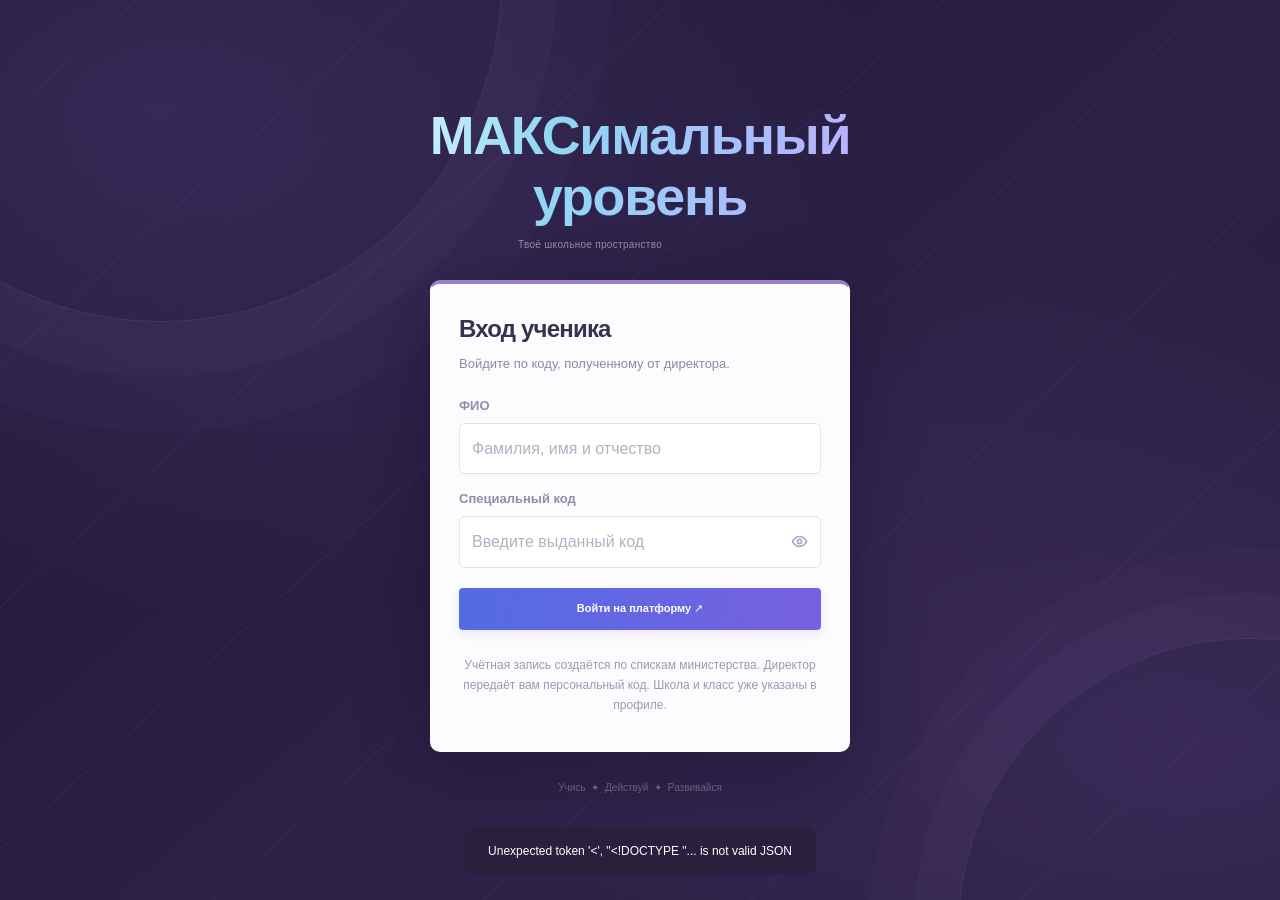
==== frontend/ministry.html @ fd37d605 "Prepare school platform and container setup" ====
<!doctype html>
<html lang="ru">
<head>
  <meta charset="utf-8">
  <meta name="viewport" content="width=device-width, initial-scale=1, viewport-fit=cover">
  <meta name="theme-color" content="#21164b">
  <meta name="description" content="МАКСимальный уровень: задания, достижения и управление доступом образовательных организаций.">
  <link rel="icon" type="image/svg+xml" href="/favicon.svg?v=20261030-avatar1">
  <title>Министерство образования — портал доступа</title>
  <link rel="stylesheet" href="style.css?v=20261030-avatar1">
  <link rel="stylesheet" href="server-design.css?v=20261030-avatar1">
  <link rel="stylesheet" href="refinements.css?v=20261030-avatar1">
  <link rel="stylesheet" href="responsive.css?v=20261030-avatar1">
  <link rel="stylesheet" href="access.css?v=20261030-avatar1">
  <link rel="stylesheet" href="presentation.css?v=20261030-avatar1">
  <link rel="stylesheet" href="ministry-site.css?v=20261030-avatar1">
</head>
  <body class="signed-out ministry-site">
    <noscript><div class="no-script">Для работы платформы включите JavaScript в настройках браузера и обновите страницу.</div></noscript>
    <section id="auth-screen" aria-label="Вход в приложение">
    </section>
    <aside>
      <a class="sidebar-brand" href="#home" aria-label="Портал министерства — главная"><span>Министерство</span><strong>образования</strong></a>
      <nav id="nav">
      </nav>
      <div class="aside-bottom">
        <div class="demo">
          УПРАВЛЕНИЕ ДОСТУПОМ
        </div>
        <button id="logout" class="logout-link">
          ↪ Выйти из аккаунта
        </button>
        <div class="person">
          <button class="account-avatar" aria-label="Открыть профиль"></button>
          <div id="identity">
          </div>
        </div>
      </div>
    </aside>
    <div class="shell">
      <header>
        <span class="school">
          ◈
          &nbsp;
          Школьное пространство
        </span>
        <span class="header-right">
          <span class="live">
            ● Управление доступом
          </span>
          <button id="notification-bell" class="notification-bell" aria-label="Уведомления"><svg width="20" height="20" viewBox="0 0 24 24" fill="none" stroke="currentColor" stroke-width="1.6"><path d="M18 8a6 6 0 0 0-12 0c0 7-3 7-3 9h18c0-2-3-2-3-9Z"/><path d="M10 21h4"/></svg><span id="notification-count" hidden></span></button>
          <button class="account-avatar" aria-label="Открыть профиль"></button>
        </span>
      </header>
      <main id="app">
      </main>
      <footer>
        Портал министерства
        <span>
          Выдача доступа образовательным организациям
        </span>
      </footer>
    </div>
    <dialog id="modal">
    </dialog>
    <div id="toast" role="status">
    </div>
    <script src="site-config.js?v=20261030-avatar1"></script>
    <script src="director.js?v=20261030-avatar1"></script>
    <script src="ministry.js?v=20261030-avatar1"></script>
    <script src="app.js?v=20261030-avatar1">
    </script>
  </body>
</html>
---- frontend/style.css ----
:root {
  font-family: Manrope, Arial, sans-serif;
  color: #24233b;
  background: #f5f6fb;
  font-synthesis: none
}

* {
  box-sizing: border-box
}

body {
  margin: 0
}

button,
input,
select,
textarea {
  font: inherit
}

button,
a {
  -webkit-tap-highlight-color: transparent
}

button {
  cursor: pointer
}

aside {
  position: fixed;
  inset: 0 auto 0 0;
  width: 235px;
  background: #191534;
  color: #fff;
  padding: 36px 22px;
  display: flex;
  flex-direction: column;
  z-index: 5
}

.logo {
  font-size: 43px;
  color: white;
  text-decoration: none;
  font-style: italic;
  font-weight: 900;
  letter-spacing: -4px
}

.logo span {
  font-size: 21px;
  vertical-align: top;
  color: #b799ff;
  letter-spacing: 0
}

aside>small {
  font-size: 10px;
  color: #aaa1c9;
  margin: 2px 0 42px
}

nav {
  display: grid;
  gap: 9px
}

nav a {
  display: flex;
  align-items: center;
  gap: 14px;
  text-decoration: none;
  color: #bdb9d1;
  padding: 14px 16px;
  border-radius: 10px;
  font-size: 13px;
  font-weight: 600
}

nav a.active {
  background: #7350ec;
  color: white;
  box-shadow: 0 7px 20px #100b3166
}

nav a:hover {
  color: white;
  background: #ffffff12
}

nav a.active:hover {
  background: #7350ec
}

.navicon {
  font-size: 20px;
  width: 22px
}

.aside-bottom {
  margin-top: auto
}

.demo {
  font-size: 9px;
  letter-spacing: 1.4px;
  color: #8981a8;
  margin-bottom: 12px
}

.role {
  border: 1px solid #4a4169;
  background: #ffffff08;
  color: #d8d1ee;
  padding: 11px;
  border-radius: 8px;
  font-size: 11px;
  width: 100%
}

.person {
  border-top: 1px solid #ffffff15;
  margin-top: 24px;
  padding-top: 23px;
  display: flex;
  gap: 10px;
  align-items: center;
  font-size: 12px
}

.person small {
  display: block;
  color: #938ba9;
  font-size: 10px;
  margin-top: 5px
}

.avatar {
  display: grid;
  place-items: center;
  background: #e6defe;
  color: #7550cd;
  border-radius: 50%;
  height: 34px;
  width: 34px;
  font-size: 13px;
  flex-shrink: 0
}

.shell {
  margin-left: 235px
}

header {
  height: 80px;
  background: #ffffffbb;
  border-bottom: 1px solid #eaeaf2;
  padding: 0 42px;
  display: flex;
  align-items: center;
  justify-content: space-between
}

.school {
  font-size: 12px;
  color: #898799
}

.school b {
  margin-left: 12px;
  color: #4b465f;
  background: #f2effa;
  padding: 6px 10px;
  border-radius: 6px
}

.header-right {
  display: flex;
  align-items: center;
  gap: 20px
}

.live {
  font-size: 10px;
  color: #908b9c
}

.live:first-letter {
  color: #56af90
}

.icon {
  border: 1px solid #e8e5ee;
  border-radius: 50%;
  background: white;
  width: 27px;
  height: 27px;
  color: #78708b
}

main {
  max-width: 1450px;
  margin: auto;
  padding: 36px 42px 50px
}

h1 {
  font-size: 28px;
  letter-spacing: -1px;
  margin: 5px 0 8px
}

h2 {
  font-size: 16px;
  margin: 0 0 22px;
  letter-spacing: -.4px
}

h3 {
  font-size: 14px;
  margin: 0 0 7px
}

p {
  line-height: 1.6
}

.subtitle {
  font-size: 12px;
  color: #9994a6;
  margin: 0
}

.eyebrow {
  font-size: 10px;
  letter-spacing: 1.5px;
  color: #8f84ad;
  text-transform: uppercase
}

.heading {
  display: flex;
  align-items: center;
  justify-content: space-between;
  margin-bottom: 28px;
  gap: 15px
}

.date {
  font-size: 11px;
  color: #8c869c
}

.hero {
  background: linear-gradient(115deg, #5533ca, #8760ed);
  color: white;
  border-radius: 17px;
  padding: 30px 34px;
  position: relative;
  overflow: hidden;
  min-height: 200px;
  display: flex;
  align-items: center;
  justify-content: space-between;
  margin-bottom: 24px
}

.hero:after {
  content: '✦';
  position: absolute;
  right: 190px;
  top: -60px;
  font-size: 240px;
  color: #ffffff09;
  transform: rotate(15deg)
}

.hero h2 {
  font-size: 27px;
  max-width: 440px;
  margin: 8px 0 10px;
  line-height: 1.35
}

.hero p {
  font-size: 12px;
  color: #ded3ff;
  max-width: 370px;
  margin: 0 0 18px
}

.hero .eyebrow {
  color: #d3c2ff
}

.hero-art {
  position: relative;
  z-index: 1;
  width: 175px;
  text-align: center;
  transform: rotate(-9deg)
}

.medal {
  display: block;
  font-size: 77px;
  filter: drop-shadow(0 12px 10px #311c6666)
}

.hero-art small {
  display: inline-block;
  border: 1px solid #ffffff50;
  border-radius: 20px;
  padding: 7px 13px;
  font-size: 10px;
  background: #ffffff15;
  transform: rotate(9deg)
}

.btn {
  border: 0;
  background: #7950e8;
  color: white;
  border-radius: 8px;
  padding: 11px 18px;
  font-size: 11px;
  font-weight: 700
}

.btn:hover {
  filter: brightness(1.08)
}

.btn.light {
  background: white;
  color: #6842cf
}

.btn.soft {
  background: #f1ebff;
  color: #8055da
}

.btn.outline {
  background: white;
  border: 1px solid #e9e5f1;
  color: #827a96
}

.btn:disabled {
  opacity: .45;
  cursor: default
}

.metrics {
  display: grid;
  grid-template-columns: repeat(3, 1fr);
  gap: 20px;
  margin-bottom: 28px
}

.card {
  background: white;
  border: 1px solid #eeedf5;
  border-radius: 13px;
  padding: 24px
}

.metric {
  display: flex;
  gap: 16px;
  align-items: center
}

.tile {
  display: grid;
  place-items: center;
  width: 47px;
  height: 47px;
  flex-shrink: 0;
  border-radius: 13px;
  font-size: 22px;
  background: #f1ebff;
  color: #8b60e2
}

.tile.gold {
  background: #fff5db;
  color: #d7a32d
}

.tile.green {
  background: #e9f8f0;
  color: #54b58a
}

.tile.blue {
  background: #eaf2ff;
  color: #5792e2
}

.metric small {
  display: block;
  color: #9b95a8;
  font-size: 10px
}

.metric strong {
  display: block;
  font-size: 27px;
  letter-spacing: -1px;
  margin: 2px 0
}

.metric strong span {
  font-size: 11px;
  font-weight: 500;
  letter-spacing: 0;
  color: #a29bad
}

.metric .micro {
  font-size: 9px;
  color: #aca6b8
}

.columns {
  display: grid;
  grid-template-columns: minmax(0, 1.8fr) minmax(270px, 1fr);
  gap: 24px
}

.cardhead {
  display: flex;
  align-items: center;
  justify-content: space-between;
  margin-bottom: 9px
}

.cardhead h2 {
  margin: 0
}

.link {
  border: 0;
  background: none;
  font-size: 10px;
  color: #8d67dc;
  cursor: pointer
}

.task {
  display: flex;
  gap: 14px;
  align-items: center;
  padding: 19px 0;
  border-bottom: 1px solid #f1eef6
}

.task:last-child {
  border: 0
}

.task .tile {
  width: 39px;
  height: 39px;
  border-radius: 11px;
  font-size: 18px
}

.task-body {
  flex: 1;
  min-width: 0
}

.task h3 {
  font-size: 12px
}

.meta {
  font-size: 9px;
  color: #a5a0b0;
  display: flex;
  gap: 10px;
  align-items: center;
  flex-wrap: wrap
}

.points {
  color: #bc9a3b;
  font-size: 10px;
  font-weight: 700
}

.pill {
  display: inline-block;
  font-size: 9px;
  background: #f5f1fd;
  color: #9683b7;
  padding: 4px 8px;
  border-radius: 5px
}

.pill.green {
  background: #eaf8f0;
  color: #57a77e
}

.pill.orange {
  background: #fff6e5;
  color: #be9b50
}

.progress {
  height: 7px;
  border-radius: 8px;
  background: #f0edf6;
  overflow: hidden
}

.progress i {
  display: block;
  height: 100%;
  background: linear-gradient(90deg, #a583ef, #7048e0);
  border-radius: 8px
}

.level-head {
  display: flex;
  gap: 13px;
  align-items: center;
  margin: 24px 0
}

.level-head .tile {
  font-size: 30px;
  width: 58px;
  height: 58px
}

.level-head strong {
  font-size: 17px
}

.level-head small {
  display: block;
  font-size: 10px;
  color: #aaa2b9;
  margin-top: 5px
}

.progress-label {
  display: flex;
  justify-content: space-between;
  font-size: 10px;
  color: #a29aaf;
  margin: 13px 0 9px
}

.level-foot {
  font-size: 10px;
  color: #a19aaf;
  line-height: 1.7;
  margin: 14px 0 0
}

.week {
  display: flex;
  justify-content: space-between;
  align-items: flex-end;
  height: 81px;
  gap: 10px;
  margin-top: 24px
}

.bar {
  flex: 1;
  display: flex;
  align-items: center;
  flex-direction: column;
  justify-content: flex-end;
  gap: 8px;
  height: 100%;
  font-size: 8px;
  color: #b1a9c0
}

.bar i {
  width: 100%;
  max-width: 23px;
  background: #e8defa;
  border-radius: 4px;
  min-height: 5px
}

.bar:nth-child(5) i {
  background: #8b62e7
}

.bottom-note {
  margin-top: 24px;
  padding: 20px 24px;
  border: 1px dashed #dfd7ee;
  border-radius: 11px;
  display: flex;
  gap: 14px;
  align-items: center;
  font-size: 11px;
  color: #9d91b0
}

.bottom-note strong {
  color: #6e6089;
  display: block;
  margin-bottom: 4px
}

footer {
  padding: 18px 42px;
  border-top: 1px solid #e8e5ef;
  font-size: 9px;
  color: #aaa2b8;
  display: flex;
  justify-content: space-between
}

.tabs {
  display: flex;
  gap: 20px;
  border-bottom: 1px solid #e7e2f0;
  margin-bottom: 24px
}

.tabs button {
  border: 0;
  background: none;
  padding: 12px 3px;
  color: #9a91aa;
  font-size: 11px
}

.tabs button.active {
  border-bottom: 2px solid #8153e5;
  color: #7246d5;
  font-weight: 800
}

.filters {
  display: flex;
  gap: 10px;
  margin-bottom: 18px
}

.filters input {
  flex: 1
}

.field,
input,
select,
textarea {
  border: 1px solid #e7e1f0;
  background: white;
  padding: 12px;
  border-radius: 8px;
  color: #655976;
  font-size: 12px
}

textarea {
  min-height: 100px;
  resize: vertical
}

input:focus,
select:focus,
textarea:focus {
  outline: 2px solid #baa1ef
}

form {
  display: grid;
  gap: 17px
}

label {
  font-size: 11px;
  color: #8c819f;
  display: grid;
  gap: 8px
}

.formrow {
  display: grid;
  grid-template-columns: 1fr 1fr;
  gap: 15px
}

.empty {
  text-align: center;
  padding: 50px;
  color: #9a90ab;
  font-size: 13px
}

.subject {
  margin: 22px 0
}

.subject-head {
  display: flex;
  justify-content: space-between;
  align-items: center;
  margin-bottom: 12px
}

.subject p {
  font-size: 11px;
  color: #9b90ab;
  margin: 8px 0
}

.steps {
  display: grid;
  gap: 18px;
  margin-top: 20px
}

.steps div {
  display: flex;
  gap: 12px;
  font-size: 11px;
  line-height: 1.7;
  color: #9b91ac
}

.steps b {
  background: #f1eaff;
  color: #8b65d5;
  border-radius: 50%;
  height: 28px;
  width: 28px;
  display: grid;
  place-items: center;
  flex-shrink: 0
}

.steps strong {
  display: block;
  color: #645676
}

.podium {
  display: flex;
  align-items: flex-end;
  justify-content: center;
  gap: 12px;
  padding: 28px 0
}

.podium>div {
  width: 25%;
  background: #eee7fc;
  border-radius: 13px 13px 3px 3px;
  text-align: center;
  padding: 20px 10px;
  color: #6b4baa
}

.podium>div:nth-child(2) {
  background: linear-gradient(#9c7bf2, #7248d2);
  color: white;
  padding-top: 42px
}

.podium b {
  display: block;
  font-size: 35px
}

.podium small {
  display: block;
  font-size: 10px;
  margin-top: 10px
}

.rankrow {
  display: flex;
  align-items: center;
  gap: 15px;
  padding: 16px;
  border-bottom: 1px solid #f1edf7;
  font-size: 12px
}

.rankrow strong:last-child {
  margin-left: auto;
  color: #bd9b42
}

.rankrow.me {
  background: #f6f1ff;
  border-radius: 8px
}

.chart {
  height: 180px;
  display: flex;
  align-items: flex-end;
  gap: 16px;
  padding-top: 20px
}

.chart div {
  flex: 1;
  background: linear-gradient(#b49aee, #7b50d9);
  border-radius: 5px 5px 0 0;
  position: relative
}

.chart small {
  position: absolute;
  bottom: -22px;
  width: 100%;
  text-align: center;
  font-size: 9px;
  color: #a69bb4
}

dialog {
  border: 0;
  border-radius: 17px;
  max-width: 480px;
  width: calc(100% - 30px);
  padding: 30px;
  color: #4e405f;
  box-shadow: 0 25px 100px #19103433
}

dialog::backdrop {
  background: #18102e70;
  backdrop-filter: blur(3px)
}

dialog h2 {
  font-size: 20px
}

dialog p {
  font-size: 12px;
  color: #9485a4
}

.modal-actions {
  display: flex;
  gap: 10px;
  justify-content: flex-end;
  margin-top: 24px
}

#toast {
  position: fixed;
  bottom: 25px;
  left: 50%;
  transform: translateX(-50%);
  background: #29203e;
  color: white;
  border-radius: 10px;
  padding: 15px 24px;
  font-size: 12px;
  opacity: 0;
  pointer-events: none;
  z-index: 20;
  transition: .2s
}

#toast.show {
  opacity: 1
}

.profile {
  text-align: center;
  padding: 35px
}

.profile>.avatar {
  width: 80px;
  height: 80px;
  font-size: 28px;
  margin: 0 auto 15px
}

.profile h2 {
  font-size: 24px;
  margin-bottom: 6px
}

.profile .progress {
  max-width: 400px;
  margin: 15px auto
}

.table-wrap {
  overflow: auto
}

table {
  border-collapse: collapse;
  width: 100%;
  font-size: 11px
}

th,
td {
  padding: 16px;
  text-align: left;
  border-bottom: 1px solid #f0edf5
}

th {
  color: #a398b2;
  font-weight: 500
}

.positive {
  color: #56aa83
}

.notice {
  font-size: 11px;
  line-height: 1.8;
  color: #9b90aa;
  background: #f8f5ff;
  padding: 15px;
  border-radius: 8px
}

.task-list .task {
  padding: 23px 0
}

.task-list h3 {
  font-size: 13px
}

.badge {
  font-size: 9px;
  background: #f2eaff;
  color: #8e66d6;
  padding: 5px 8px;
  border-radius: 5px;
  margin-left: 7px
}

@media(min-width:1500px) {
  main {
    padding-top: 48px
  }

  .hero {
    min-height: 230px
  }
}

@media(max-width:1100px) {
  aside {
    width: 195px;
    padding: 28px 16px
  }

  .shell {
    margin-left: 195px
  }

  main {
    padding: 28px 24px
  }

  header {
    padding: 0 24px
  }

  .columns {
    grid-template-columns: 1.4fr 1fr
  }

  .metrics {
    gap: 12px
  }

  .card {
    padding: 19px
  }

  .metric {
    gap: 10px
  }

  .metric strong {
    font-size: 23px
  }

  .live {
    display: none
  }
}

@media(max-width:780px) {
  aside {
    inset: auto 0 0;
    width: 100%;
    height: 68px;
    padding: 0 5px;
    background: #20183d;
    border-radius: 15px 15px 0 0
  }

  aside>.logo,
  aside>small,
  .aside-bottom {
    display: none
  }

  nav {
    display: flex;
    justify-content: space-around;
    height: 100%;
    gap: 0
  }

  nav a {
    font-size: 8px;
    flex-direction: column;
    gap: 3px;
    padding: 9px 7px;
    border-radius: 0;
    min-width: 45px;
    justify-content: center
  }

  .navicon {
    font-size: 18px;
    text-align: center
  }

  nav a.active {
    background: transparent;
    color: #ba98ff;
    box-shadow: none
  }

  .shell {
    margin: 0
  }

  header {
    height: 64px;
    padding: 0 20px
  }

  .school {
    font-size: 10px
  }

  .header-right {
    gap: 10px
  }

  main {
    padding: 25px 18px 95px
  }

  .heading {
    margin-bottom: 23px
  }

  h1 {
    font-size: 23px
  }

  .date {
    display: none
  }

  .hero {
    padding: 25px;
    min-height: 210px
  }

  .hero h2 {
    font-size: 23px;
    max-width: 240px
  }

  .hero p {
    max-width: 240px;
    font-size: 10px
  }

  .hero-art {
    width: 85px
  }

  .medal {
    font-size: 56px
  }

  .hero-art small {
    font-size: 8px;
    padding: 5px
  }

  .metrics {
    grid-template-columns: repeat(3, 1fr);
    gap: 8px
  }

  .metric {
    padding: 14px 10px;
    display: block
  }

  .metric .tile {
    width: 30px;
    height: 30px;
    font-size: 17px;
    margin-bottom: 10px;
    border-radius: 9px
  }

  .metric strong {
    font-size: 23px
  }

  .metric strong span {
    font-size: 9px
  }

  .metric small {
    font-size: 9px
  }

  .micro {
    display: none
  }

  .columns {
    grid-template-columns: 1fr
  }

  .card {
    padding: 20px
  }

  .task {
    gap: 10px
  }

  .task h3 {
    font-size: 11px
  }

  .task .btn {
    padding: 9px 12px;
    font-size: 10px
  }

  .meta {
    font-size: 8px;
    gap: 6px
  }

  .task .tile {
    width: 33px;
    height: 33px
  }

  .bottom-note {
    font-size: 10px
  }

  .filters {
    flex-wrap: wrap
  }

  .filters input {
    width: 100%
  }

  footer {
    display: none
  }

  .formrow {
    grid-template-columns: 1fr
  }

  .heading .btn {
    font-size: 10px;
    padding: 10px
  }

  .mobile-role {
    display: flex !important
  }

  .tabs {
    gap: 15px
  }

  .tabs button {
    font-size: 10px
  }

  .chart {
    gap: 8px
  }
}

.mobile-role {
  display: none
}

.portrait {
  overflow: hidden;
  padding: 0;
  background: #e7def7;
  display: inline-flex;
  vertical-align: middle;
  flex-shrink: 0
}

.portrait img,
.portrait svg {
  display: block;
  width: 100%;
  height: 100%;
  object-fit: cover
}

.account-avatar {
  border: 0;
  background: none;
  padding: 0;
  border-radius: 50%;
  cursor: pointer;
  display: inline-flex
}

.account-avatar:hover {
  box-shadow: 0 0 0 4px #a483ec33
}

.rating-layout {
  display: grid;
  grid-template-columns: minmax(0, 1fr) 260px;
  gap: 24px;
  align-items: start
}

.ranking-card {
  background: #fff;
  border: 1px solid #ece7f5;
  border-radius: 20px;
  overflow: hidden
}

.ranking-top {
  display: flex;
  align-items: center;
  justify-content: space-between;
  padding: 28px 28px 0
}

.ranking-top h2 {
  font-size: 19px;
  margin: 8px 0 0
}

.ranking-top h2 span {
  color: #ac8ce6;
  margin-left: 7px
}

.season-chip {
  font-size: 10px;
  background: #f6f1ff;
  border: 1px solid #e8ddfc;
  padding: 8px 11px;
  border-radius: 20px;
  color: #9777bd;
  white-space: nowrap
}

.rating-tabs {
  margin: 10px 28px 0;
  gap: 24px
}

.new-podium {
  display: flex;
  justify-content: center;
  align-items: flex-end;
  gap: 14px;
  padding: 52px 28px 0;
  background: radial-gradient(ellipse at 50% 95%, #efe7ff 0, transparent 65%);
  position: relative;
  isolation: isolate
}

.podium-person {
  flex: 1;
  max-width: 175px;
  text-align: center;
  min-width: 0;
  position: relative;
  animation: podiumEnter .7s cubic-bezier(.2, .7, .2, 1) both;
  animation-delay: calc(var(--order)*120ms)
}

.podium-portrait {
  position: relative;
  width: max-content;
  margin: 0 auto 19px
}

.podium-avatar {
  width: 66px;
  height: 66px;
  border: 4px solid white;
  box-shadow: 0 0 0 2px #d6c6ef, 0 10px 20px #71608c17;
  transition: transform .25s
}

.place-1 .podium-avatar {
  width: 82px;
  height: 82px;
  box-shadow: 0 0 0 2px #d5b45e, 0 8px 25px #d8b86b30
}

.podium-person:hover .podium-avatar {
  transform: translateY(-4px) rotate(-3deg)
}

.winner-crown {
  position: absolute;
  z-index: 1;
  top: -28px;
  left: 50%;
  transform: translateX(-50%) rotate(-10deg);
  font-size: 34px;
  color: #d9ae45;
  text-shadow: 0 3px 0 #fff2c9
}

.place-medal {
  position: absolute;
  bottom: -10px;
  left: 50%;
  transform: translateX(-50%);
  border: 3px solid white;
  border-radius: 50%;
  width: 27px;
  height: 27px;
  display: grid;
  place-items: center;
  font-size: 10px;
  font-weight: 800;
  background: #d9e0ee;
  color: #6a7895
}

.place-1 .place-medal {
  background: #f3d584;
  color: #906e21
}

.place-3 .place-medal {
  background: #e9c9b7;
  color: #a07255
}

.podium-person h3 {
  font-size: 12px;
  margin-bottom: 5px;
  line-height: 1.5
}

.podium-caption {
  font-size: 8px;
  color: #aaa0b9;
  display: block;
  margin-bottom: 15px
}

.podium-block {
  height: 125px;
  border-radius: 14px 14px 0 0;
  position: relative;
  overflow: hidden;
  background: linear-gradient(150deg, #d6c6f6, #b29bdc);
  padding: 23px 8px 0;
  color: #fff;
  box-shadow: inset 0 1px 0 #ffffff80;
  transform-origin: bottom;
  animation: blockRise .8s cubic-bezier(.2, .8, .2, 1) both;
  animation-delay: calc(var(--order)*120ms)
}

.place-1 .podium-block {
  height: 165px;
  background: linear-gradient(145deg, #a27ce9, #7146c7);
  box-shadow: inset 0 1px 0 #ffffff70, 0 0 25px #8355d725
}

.place-3 .podium-block {
  height: 102px;
  background: linear-gradient(145deg, #d6c9e9, #b9a5d1)
}

.podium-block strong {
  display: block;
  font-size: 29px;
  letter-spacing: -1px;
  position: relative;
  z-index: 1
}

.podium-block small {
  font-size: 9px;
  color: #ffffffca;
  position: relative;
  z-index: 1
}

.podium-number {
  position: absolute;
  bottom: -21px;
  right: -2px;
  font-size: 93px;
  font-weight: 800;
  letter-spacing: -8px;
  color: #ffffff16;
  line-height: 1
}

.podium-spark {
  position: absolute;
  color: #c9b6e9;
  z-index: -1;
  animation: sparkIn 1s ease both
}

.spark-one {
  left: 12%;
  top: 38px;
  font-size: 27px
}

.spark-two {
  right: 14%;
  top: 20px;
  font-size: 15px;
  color: #ddc481
}

.ranking-list-head {
  display: flex;
  justify-content: space-between;
  font-size: 9px;
  letter-spacing: .6px;
  color: #aaa0b7;
  padding: 23px 30px 10px;
  text-transform: uppercase;
  border-top: 1px solid #f2edf8
}

.ranking-list {
  padding: 0 16px 12px
}

.ranking-row {
  padding: 14px 12px;
  gap: 13px;
  animation: rowEnter .45s ease both;
  animation-delay: calc(280ms + var(--row)*45ms);
  transition: background .2s, transform .2s
}

.ranking-row:hover {
  background: #faf7ff;
  transform: translateX(3px);
  border-radius: 10px
}

.ranking-row .portrait {
  width: 39px;
  height: 39px
}

.ranking-row.me {
  border: 1px solid #e6d8ff;
  background: #f6f0ff;
  margin: 4px 0;
  border-radius: 10px
}

.rank-position {
  font-size: 11px;
  color: #b1a7bd;
  width: 20px;
  font-weight: 600
}

.rank-name {
  flex: 1;
  min-width: 0
}

.rank-name strong {
  font-size: 11px;
  color: #4a3c61
}

.rank-name small {
  display: block;
  font-size: 9px;
  color: #b0a5be;
  margin-top: 4px
}

.rank-track {
  width: 62px;
  height: 4px;
  background: #f1ebf8;
  border-radius: 4px;
  overflow: hidden
}

.rank-track i {
  height: 100%;
  display: block;
  background: #c4acec;
  border-radius: 4px
}

.ranking-row.me .rank-track i {
  background: #8f61dc
}

.ranking-row .rank-score {
  font-size: 14px;
  color: #6c528c;
  display: flex;
  gap: 8px;
  align-items: center;
  min-width: 50px;
  justify-content: flex-end
}

.rank-score span {
  font-size: 12px;
  color: #cfb46a
}

.ranking-note {
  padding: 0 28px 18px;
  font-size: 9px
}

.rating-sidebar {
  position: static;
  inset: auto;
  display: flex;
  flex-direction: column;
  width: auto;
  height: auto;
  background: none;
  padding: 0;
  gap: 20px;
  color: inherit;
  z-index: auto
}

.my-rank-card {
  background: linear-gradient(145deg, #30234c, #5c3c8c);
  border-radius: 18px;
  padding: 26px 20px;
  text-align: center;
  color: white;
  position: relative;
  overflow: hidden;
  animation: rowEnter .65s ease both
}

.my-rank-card:before {
  content: '✧';
  position: absolute;
  right: -24px;
  top: 20px;
  font-size: 150px;
  line-height: 1;
  color: #ffffff05;
  pointer-events: none
}

.my-rank-card .eyebrow {
  color: #bb9fdf;
  font-size: 8px;
  letter-spacing: 1.2px
}

.my-rank-avatar {
  width: 66px;
  height: 66px;
  margin: 26px 0 16px;
  box-shadow: 0 0 0 5px #ffffff0d, 0 0 0 1px #ffffff55
}

.my-rank-card h2 {
  font-size: 16px;
  margin: 0 0 10px
}

.my-rank-card p {
  color: #bcabd0;
  font-size: 10px;
  line-height: 1.8
}

.my-rank-stats {
  display: flex;
  padding: 18px 0 22px;
  margin-top: 16px;
  border-top: 1px solid #ffffff13;
  justify-content: center
}

.my-rank-stats>div {
  width: 50%
}

.my-rank-stats>div+div {
  border-left: 1px solid #ffffff1a
}

.my-rank-stats strong {
  font-size: 24px;
  display: block
}

.my-rank-stats small {
  font-size: 9px;
  color: #b9a5ce;
  display: block;
  margin-top: 4px
}

.my-rank-card .btn {
  width: 100%;
  font-size: 10px;
  color: #65418e
}

.rating-tip {
  border: 1px solid #e8e1f0;
  background: #f9f6fd;
  border-radius: 16px;
  padding: 23px
}

.rating-tip>span {
  font-size: 28px;
  color: #b7a0d7
}

.rating-tip h3 {
  margin-top: 12px;
  font-size: 12px;
  color: #7a628e
}

.rating-tip p {
  font-size: 10px;
  color: #a293af;
  line-height: 1.9;
  margin-bottom: 0
}

.avatar-edit-link {
  background: transparent;
  border: 0;
  text-align: left;
  display: flex;
  align-items: center;
  gap: 10px;
  padding: 0 5px;
  color: #7f6c94
}

.avatar-edit-link span:not(.avatar) {
  font-size: 10px;
  flex: 1
}

.avatar-edit-link small {
  font-size: 8px;
  color: #ada0bc;
  display: block;
  margin-top: 5px
}

.avatar-edit-link b {
  font-weight: 400
}

.profile-updated {
  max-width: 700px;
  margin: auto;
  border-radius: 20px;
  background: radial-gradient(ellipse at 50% 0, #f2e9ff, white 55%)
}

.profile-avatar-wrap {
  position: relative;
  width: 104px;
  margin: 5px auto 22px
}

.profile-avatar {
  width: 104px;
  height: 104px;
  border: 5px solid white;
  box-shadow: 0 0 0 1px #e4d7f5, 0 10px 30px #80639a20
}

.avatar-upload-badge {
  position: absolute;
  bottom: 0;
  right: 0;
  width: 30px;
  height: 30px;
  background: #8754d7;
  color: white;
  border: 3px solid white;
  border-radius: 50%;
  display: grid;
  place-items: center;
  font-size: 20px;
  cursor: pointer
}

.avatar-upload-badge input {
  position: absolute;
  width: 1px;
  height: 1px;
  opacity: 0;
  padding: 0;
  border: 0
}

.avatar-upload-badge:focus-within {
  outline: 3px solid #cbb4ec;
  outline-offset: 3px
}

.avatar-upload-actions {
  display: flex;
  align-items: center;
  justify-content: center;
  gap: 12px;
  margin-top: 20px
}

.profile-level {
  border-top: 1px solid #eee6f7;
  margin-top: 25px;
  padding-top: 22px
}

.profile-level>span {
  font-size: 38px
}

.profile-level h3 {
  margin-top: 8px
}

.profile-level .progress {
  max-width: 280px
}

button:focus-visible,
a:focus-visible {
  outline: 3px solid #c6aaf2;
  outline-offset: 4px
}

@keyframes podiumEnter {
  from {
    opacity: 0;
    transform: translateY(18px)
  }

  to {
    opacity: 1;
    transform: translateY(0)
  }
}

@keyframes blockRise {
  from {
    transform: scaleY(.45);
    opacity: .2
  }

  to {
    transform: scaleY(1);
    opacity: 1
  }
}

@keyframes rowEnter {
  from {
    opacity: 0;
    transform: translateY(9px)
  }

  to {
    opacity: 1;
    transform: translateY(0)
  }
}

@keyframes sparkIn {
  from {
    opacity: 0;
    transform: scale(.4) rotate(-25deg)
  }

  to {
    opacity: 1;
    transform: scale(1) rotate(0)
  }
}

@media(max-width:1200px) {
  .rating-layout {
    grid-template-columns: minmax(0, 1fr)
  }

  .rating-sidebar {
    display: grid;
    grid-template-columns: 1fr 1fr
  }

  .my-rank-card {
    grid-row: span 2
  }

  .new-podium {
    gap: 20px
  }

  .rank-track {
    width: 90px
  }
}

@media(max-width:780px) {
  .ranking-top {
    padding: 22px 18px 0
  }

  .ranking-top h2 {
    font-size: 16px
  }

  .ranking-top .eyebrow {
    font-size: 8px
  }

  .season-chip {
    font-size: 9px;
    padding: 7px 9px
  }

  .rating-tabs {
    margin: 8px 18px 0
  }

  .new-podium {
    padding: 48px 12px 0;
    gap: 8px
  }

  .podium-avatar {
    width: 56px;
    height: 56px
  }

  .place-1 .podium-avatar {
    width: 70px;
    height: 70px
  }

  .podium-person h3 {
    font-size: 10px;
    min-height: 30px;
    padding: 0 2px
  }

  .podium-caption {
    font-size: 7px;
    min-height: 16px
  }

  .podium-block {
    height: 108px;
    padding-top: 19px
  }

  .place-1 .podium-block {
    height: 145px
  }

  .place-3 .podium-block {
    height: 90px
  }

  .podium-block strong {
    font-size: 25px
  }

  .podium-block small {
    font-size: 8px
  }

  .podium-number {
    font-size: 80px
  }

  .ranking-list-head {
    padding: 20px 20px 10px
  }

  .ranking-list {
    padding: 0 9px 8px
  }

  .ranking-row {
    gap: 9px;
    padding: 12px 8px
  }

  .ranking-row .portrait {
    width: 35px;
    height: 35px
  }

  .rank-position {
    width: 16px;
    font-size: 10px
  }

  .rank-name strong {
    font-size: 10px
  }

  .rank-name small {
    font-size: 8px
  }

  .rank-track {
    display: none
  }

  .ranking-row .rank-score {
    font-size: 12px
  }

  .ranking-note {
    padding: 0 18px 14px;
    line-height: 1.8
  }

  .rating-sidebar {
    grid-template-columns: 1fr
  }

  .my-rank-card {
    grid-row: auto
  }

  .rating-tip {
    padding: 20px
  }

  .spark-one {
    left: 6%;
    top: 22px
  }

  .spark-two {
    right: 6%
  }

  .rating-layout {
    gap: 20px
  }
}

@media(prefers-reduced-motion:reduce) {

  .podium-person,
  .podium-block,
  .podium-spark,
  .ranking-row,
  .my-rank-card {
    animation: none !important
  }

  .podium-avatar,
  .ranking-row {
    transition: none
  }

  .podium-person:hover .podium-avatar,
  .ranking-row:hover {
    transform: none
  }
}

[hidden] {
  display: none !important
}

.signed-out>aside,
.signed-out>.shell {
  display: none
}

.signed-out {
  background: #17163f
}

#auth-screen {
  min-height: 100dvh;
  background: radial-gradient(ellipse at 8% 5%, #262362 0, transparent 52%), radial-gradient(ellipse at 90% 95%, #2b1856 0, transparent 55%), linear-gradient(120deg, #19183f, #171535 60%, #201440);
  position: relative;
  isolation: isolate;
  overflow: hidden;
  display: flex;
  align-items: center;
  justify-content: center;
  padding: 65px 70px 105px;
  color: white
}

#auth-screen:before {
  content: '';
  position: absolute;
  inset: 0;
  z-index: -1;
  opacity: .35;
  background: repeating-linear-gradient(142deg, transparent 0 125px, #48419c16 125px 150px, transparent 150px 280px)
}

.auth-layout {
  width: min(1050px, 100%);
  display: grid;
  grid-template-columns: 1fr 365px;
  gap: 100px;
  align-items: center;
  position: relative;
  z-index: 1
}

.auth-brand-panel {
  padding: 20px 0
}

.auth-wordmark {
  display: inline-block;
  font-size: 110px;
  font-weight: 900;
  font-style: italic;
  letter-spacing: -12px;
  color: #fff;
  text-decoration: none;
  position: relative;
  line-height: 1
}

.auth-wordmark span {
  background: linear-gradient(155deg, #7eceff 5%, #9276ef 47%, #ba6be8 80%);
  background-clip: text;
  -webkit-background-clip: text;
  color: transparent
}

.auth-wordmark i {
  position: absolute;
  font-style: normal;
  font-size: 37px;
  right: -15px;
  top: -8px;
  letter-spacing: 0;
  color: #8dd9ff;
  transform: rotate(12deg)
}

.auth-brand-panel h1 {
  font-size: 23px;
  letter-spacing: -.4px;
  margin: 18px 0 15px;
  line-height: 1.5
}

.auth-brand-panel p {
  font-size: 15px;
  color: #cac7e3;
  line-height: 1.9;
  margin: 0
}

.auth-brand-caption {
  margin-top: 55px;
  font-size: 12px;
  line-height: 1.8;
  color: #7d759f;
  position: relative;
  max-width: 220px
}

.auth-brand-caption span {
  position: absolute;
  right: 5px;
  top: 5px;
  font-size: 40px;
  color: #6c4ca5
}

.auth-card {
  background: linear-gradient(145deg, #fff, #f9f8ff);
  color: #39314d;
  border: 1px solid #ffffff99;
  border-radius: 14px;
  padding: 30px 28px 24px;
  box-shadow: 0 30px 90px #0b092958, 0 2px 10px #ffffff10;
  animation: authAppear .5s ease both
}

.auth-card-tag {
  font-size: 8px;
  letter-spacing: 1.5px;
  color: #a494bb;
  margin-bottom: 10px
}

.auth-card h2 {
  font-size: 22px;
  letter-spacing: -.5px;
  margin: 0 0 8px
}

.auth-welcome {
  font-size: 10px;
  line-height: 1.7;
  color: #a69bb5;
  margin: 0 0 20px
}

.auth-roles {
  display: flex;
  padding: 4px;
  background: #eeebf6;
  border-radius: 8px;
  gap: 4px;
  margin-bottom: 22px
}

.auth-roles button {
  flex: 1;
  border: 0;
  border-radius: 5px;
  padding: 8px 5px;
  font-size: 10px;
  font-weight: 700;
  color: #a194b4;
  background: none;
  transition: background .2s, color .2s, box-shadow .2s
}

.auth-roles button.selected {
  background: white;
  color: #7751c5;
  box-shadow: 0 2px 5px #4c386d0d
}

.auth-card form {
  gap: 16px
}

.auth-card label {
  font-size: 9px;
  color: #81758f;
  gap: 7px;
  font-weight: 600
}

.auth-card input {
  width: 100%;
  font-size: 11px;
  padding: 12px;
  border: 1px solid #e6e1ed;
  border-radius: 6px;
  background: #fff;
  box-shadow: 0 2px 4px #30224402;
  color: #514360
}

.auth-card input::placeholder {
  color: #b7afc3;
  font-weight: 400
}

.auth-password {
  position: relative
}

.auth-password input {
  padding-right: 42px
}

.auth-password button {
  position: absolute;
  right: 6px;
  top: 4px;
  bottom: 4px;
  width: 32px;
  border: 0;
  background: transparent;
  color: #aaa0b8;
  display: grid;
  place-items: center
}

.auth-submit {
  background: linear-gradient(95deg, #7944e6, #5932d5);
  border-radius: 6px;
  font-size: 11px;
  width: 100%;
  padding: 12px;
  box-shadow: 0 6px 14px #7046d42a;
  display: flex;
  justify-content: center;
  gap: 12px
}

.auth-submit span {
  font-weight: 400
}

.auth-error {
  font-size: 10px;
  color: #bd617a;
  line-height: 1.6;
  margin: 0
}

.auth-error:empty {
  display: none
}

.auth-forgot {
  display: block;
  text-align: center;
  margin: 14px auto 18px;
  color: #9176c0;
  font-size: 9px;
  border: 0;
  background: none;
  padding: 3px
}

.auth-divider {
  height: 1px;
  background: #eee9f3
}

.auth-switch {
  text-align: center;
  font-size: 9px;
  color: #a296af;
  margin: 16px 0 18px
}

.auth-switch button {
  border: 0;
  background: none;
  color: #7f64b8;
  text-decoration: underline;
  text-underline-offset: 2px;
  font-size: 9px;
  padding: 0 0 0 3px
}

.auth-demo-note {
  font-size: 8px;
  color: #b2a7bd;
  text-align: center;
  line-height: 1.8;
  margin: 0;
  padding: 9px 5px;
  border-radius: 6px;
  background: #f3eff9
}

.auth-demo-note b {
  color: #9580af;
  font-weight: 700
}

.auth-bottom {
  position: absolute;
  bottom: 37px;
  left: 70px;
  right: 70px;
  display: flex;
  align-items: flex-end;
  justify-content: space-between
}

.auth-bottom>span {
  font-size: 11px;
  color: #b6a8d0;
  word-spacing: 6px
}

.auth-bottom i {
  font-style: normal;
  font-size: 8px;
  color: #77619f;
  margin: 0 7px
}

.auth-plane {
  width: 80px;
  height: 80px;
  transform: rotate(5deg);
  filter: drop-shadow(0 9px 15px #0d083466)
}

.auth-ribbon {
  position: absolute;
  z-index: -1;
  border-radius: 100px;
  transform: rotate(-40deg);
  pointer-events: none;
  background: linear-gradient(90deg, #5726b4, #8c42df);
  box-shadow: inset 0 1px 0 #bb8aff20
}

.ribbon-one {
  width: 200px;
  height: 55px;
  top: -25px;
  left: 22%;
  background: linear-gradient(90deg, #7135ca, #4b2b9a)
}

.ribbon-two {
  width: 300px;
  height: 80px;
  bottom: 10%;
  left: -120px
}

.ribbon-three {
  width: 310px;
  height: 74px;
  right: -150px;
  top: 37%;
  background: linear-gradient(90deg, #4f299c, #9257e4)
}

.logout-link {
  border: 0;
  background: none;
  text-align: left;
  color: #9184ac;
  font-size: 10px;
  margin: 15px 0 -9px;
  padding: 6px 0;
  cursor: pointer
}

.logout-link:hover {
  color: white
}

.profile-logout {
  display: block;
  margin: 18px auto 0;
  color: #a4768b !important;
  font-size: 10px !important
}

.highlight-note {
  animation: notePulse .8s ease
}

.auth-card input[aria-invalid=true] {
  border-color: #d899aa
}

.auth-card input:focus {
  outline: 2px solid #b499e7;
  outline-offset: 1px
}

@keyframes authAppear {
  from {
    opacity: 0;
    transform: translateY(12px)
  }

  to {
    opacity: 1;
    transform: translateY(0)
  }
}

@keyframes notePulse {
  50% {
    background: #e0d4f5;
    color: #77608f
  }
}

@media(min-width:1550px) {
  .auth-layout {
    gap: 140px;
    grid-template-columns: 1fr 400px
  }

  .auth-wordmark {
    font-size: 140px
  }

  .auth-brand-panel h1 {
    font-size: 27px
  }

  .auth-card {
    padding: 37px 34px 28px
  }

  .auth-card h2 {
    font-size: 25px
  }

  .auth-card input {
    padding: 14px
  }

  .auth-roles button {
    padding: 10px
  }
}

@media(max-width:900px) {
  #auth-screen {
    padding: 55px 40px 105px
  }

  .auth-layout {
    gap: 45px;
    grid-template-columns: 1fr 330px
  }

  .auth-wordmark {
    font-size: 88px;
    letter-spacing: -10px
  }

  .auth-brand-panel h1 {
    font-size: 18px
  }

  .auth-brand-panel p {
    font-size: 12px
  }

  .auth-card {
    padding: 27px 23px 22px
  }

  .auth-bottom {
    left: 40px;
    right: 40px
  }
}

@media(max-width:650px) {
  #auth-screen {
    padding: 38px 22px 95px;
    align-items: flex-start
  }

  .auth-layout {
    grid-template-columns: 1fr;
    gap: 26px;
    max-width: 365px
  }

  .auth-brand-panel {
    text-align: center;
    padding: 0
  }

  .auth-wordmark {
    font-size: 68px;
    letter-spacing: -7px
  }

  .auth-wordmark i {
    font-size: 24px;
    right: -12px;
    top: -6px
  }

  .auth-brand-panel h1 {
    font-size: 16px;
    margin: 9px 0 4px
  }

  .auth-brand-panel p {
    font-size: 10px;
    line-height: 1.6
  }

  .auth-brand-panel p br {
    display: none
  }

  .auth-brand-caption {
    display: none
  }

  .auth-card {
    padding: 25px 24px 20px;
    border-radius: 13px
  }

  .auth-card h2 {
    font-size: 21px
  }

  .auth-bottom {
    bottom: 23px;
    left: 24px;
    right: 24px
  }

  .auth-bottom>span {
    font-size: 9px;
    word-spacing: 2px
  }

  .auth-bottom i {
    margin: 0 4px;
    font-size: 6px
  }

  .auth-plane {
    width: 48px;
    height: 48px
  }

  .ribbon-one {
    left: 65%;
    top: -25px;
    width: 160px;
    height: 40px
  }

  .ribbon-two {
    bottom: 30%;
    left: -170px
  }

  .ribbon-three {
    top: 45%;
    right: -240px
  }

  .auth-card input {
    font-size: 16px;
    padding: 11px
  }

  .auth-card input::placeholder {
    font-size: 11px
  }
}

@media(prefers-reduced-motion:reduce) {

  .auth-card,
  .highlight-note {
    animation: none
  }

  .auth-roles button {
    transition: none
  }
}

form[data-mode="register"] {
  grid-template-columns: 1fr 1fr;
  column-gap: 12px
}

form[data-mode="register"]>* {
  grid-column: 1/-1
}

form[data-mode="register"]>label:nth-child(2) {
  grid-column: 1;
  min-width: 0
}

form[data-mode="register"]>label:nth-child(3) {
  grid-column: 2;
  min-width: 0
}

#auth-screen {
  padding: 90px 24px 65px;
  align-items: center;
  background: radial-gradient(ellipse at 50% 32%, #30235280, transparent 60%), linear-gradient(135deg, #191831, #1c1637)
}

#auth-screen:before {
  opacity: .12
}

.auth-layout {
  width: min(520px, 100%);
  grid-template-columns: minmax(0, 1fr);
  gap: 26px;
  justify-items: center;
  transform: translateY(22px)
}

.auth-brand-panel {
  text-align: center;
  padding: 0;
  width: 100%
}

.auth-brand-panel .auth-main-title {
  font-family: Manrope, Arial, sans-serif;
  font-size: 30px;
  font-weight: 800;
  letter-spacing: -1px;
  line-height: 1.25;
  margin: 0 0 11px;
  color: #d6c3f6;
  text-shadow: 0 1px 0 #a084c8, 0 2px 0 #70548f, 0 5px 18px #a477d916;
  filter: none
}

.auth-main-title span {
  color: #bca3e2
}

.auth-brand-panel .auth-main-title {
  background: linear-gradient(175deg, #f3eaff 8%, #c5a5ee 48%, #b18ad9 68%, #dbc3f6 90%);
  background-clip: text;
  -webkit-background-clip: text;
  -webkit-text-fill-color: transparent
}

.auth-main-title span {
  -webkit-text-fill-color: transparent
}

.auth-brand-panel p {
  font-size: 10px;
  color: #9a8ba9;
  line-height: 1.5;
  margin: 0;
  letter-spacing: .3px
}

.auth-card {
  width: 350px;
  max-width: 100%;
  border-radius: 8px;
  padding: 24px 25px 19px;
  border: 1px solid #ffffff40;
  background: #fcfbfe;
  box-shadow: 0 18px 60px #0b071d40
}

.auth-card-tag {
  font-size: 7px;
  letter-spacing: 1.5px;
  margin-bottom: 8px
}

.auth-card h2 {
  font-size: 19px;
  letter-spacing: -.5px;
  margin-bottom: 6px
}

.auth-welcome {
  font-size: 9px;
  margin-bottom: 17px
}

.auth-roles {
  border-radius: 5px;
  margin-bottom: 18px;
  padding: 3px
}

.auth-roles button {
  border-radius: 3px;
  padding: 7px 5px;
  font-size: 9px
}

.auth-card form {
  gap: 13px
}

.auth-card label {
  font-size: 9px;
  gap: 6px
}

.auth-card input {
  padding: 10px 11px;
  font-size: 11px;
  border-radius: 4px
}

.auth-password input {
  padding-right: 38px
}

.auth-submit {
  padding: 10px;
  border-radius: 4px;
  font-size: 10px;
  box-shadow: 0 4px 10px #7046d41a
}

.auth-forgot {
  font-size: 8px;
  margin: 11px auto 14px
}

.auth-switch {
  font-size: 8px;
  margin: 13px 0
}

.auth-switch button {
  font-size: 8px
}

.auth-demo-note {
  background: #f4f1f8;
  padding: 7px 4px;
  border-radius: 4px;
  font-size: 7px
}

.auth-ribbon {
  opacity: .2;
  border-radius: 8px;
  height: 30px;
  box-shadow: none
}

.ribbon-one {
  left: 15%;
  top: 0;
  width: 150px
}

.ribbon-two {
  left: -90px;
  bottom: 18%;
  width: 180px
}

.ribbon-three {
  right: -100px;
  top: 58%;
  width: 180px
}

.auth-bottom {
  left: 35px;
  right: 35px;
  bottom: 25px;
  justify-content: center
}

.auth-bottom>span {
  font-size: 8px;
  color: #79698d;
  word-spacing: 3px
}

.auth-bottom i {
  color: #655275;
  font-size: 6px
}

.auth-plane {
  display: none
}

@media(min-width:1550px) {
  .auth-layout {
    grid-template-columns: minmax(0, 1fr);
    gap: 28px
  }

  .auth-brand-panel .auth-main-title {
    font-size: 32px
  }

  .auth-card {
    padding: 26px 27px 21px;
    width: 360px
  }

  .auth-card h2 {
    font-size: 20px
  }

  .auth-card input {
    padding: 11px
  }

  .auth-roles button {
    padding: 7px
  }
}

@media(max-width:650px) {
  #auth-screen {
    padding: 65px 20px 65px;
    align-items: center
  }

  .auth-layout {
    max-width: 350px;
    gap: 22px;
    transform: translateY(12px)
  }

  .auth-brand-panel .auth-main-title {
    font-size: clamp(22px, 6.1vw, 28px);
    letter-spacing: -.8px;
    white-space: nowrap;
    margin-bottom: 10px
  }

  .auth-brand-panel p {
    font-size: 9px
  }

  .auth-card {
    padding: 22px 23px 18px;
    border-radius: 7px
  }

  .auth-card h2 {
    font-size: 19px
  }

  .auth-card input {
    font-size: 16px;
    padding: 9px 10px
  }

  .auth-card input::placeholder {
    font-size: 10px
  }

  .auth-bottom {
    bottom: 18px;
    left: 20px;
    right: 20px
  }

  .auth-bottom>span {
    font-size: 7px
  }

  .auth-password button {
    top: 3px;
    bottom: 3px
  }

  .auth-card-tag {
    font-size: 7px
  }
}

@media(max-height:730px) {
  #auth-screen {
    padding-top: 45px;
    padding-bottom: 65px;
    align-items: flex-start
  }

  .auth-layout {
    transform: none
  }

  .auth-bottom {
    bottom: 18px
  }
}


.initial-avatar {
  align-items: center;
  justify-content: center;
  font-weight: 700;
  background: linear-gradient(135deg, #eee6fc, #d7c3f3);
  color: #7752a3
}

.empty-symbol {
  font-size: 35px;
  display: block;
  color: #c4aedf;
  margin-bottom: 15px
}

.empty h3 {
  font-size: 14px;
  color: #8e7c9f
}

.empty p {
  font-size: 11px;
  margin-bottom: 0
}

.ranking-top {
  padding-bottom: 18px
}

:root {
  --accent: #6456ed;
  --blue: #4288ef;
  --cyan: #70d2ed
}

.sidebar-brand {
  display: block;
  text-decoration: none;
  padding: 0 10px 38px;
  color: #d9eaff;
  line-height: 1.15;
  letter-spacing: -.7px;
  font-weight: 700
}

.sidebar-brand>span {
  display: block;
  font-size: 18px;
  background: linear-gradient(100deg, #eef8ff, #a6c4ff);
  background-clip: text;
  -webkit-background-clip: text;
  color: transparent
}

.sidebar-brand strong {
  font-size: 29px;
  display: block;
  letter-spacing: -1px;
  background: linear-gradient(95deg, #72d4f2, #9391ff 65%, #c6a3ff);
  background-clip: text;
  -webkit-background-clip: text;
  color: transparent
}

.sidebar-brand i {
  font-style: normal;
  font-size: 18px;
  vertical-align: top;
  margin-left: 8px
}

.hero:after,
.my-rank-card:before {
  display: none
}

.hero {
  background: linear-gradient(115deg, #5652d9, #7470eb 70%, #8496ed)
}

.eyebrow {
  display: none
}

.metric-button {
  color: inherit;
  text-align: left;
  position: relative;
  font: inherit;
  transition: transform .2s, box-shadow .2s;
  width: 100%
}

.metric-button[data-go]:hover {
  transform: translateY(-3px);
  box-shadow: 0 10px 25px #49337612
}

.metric-button>span:nth-child(2) {
  min-width: 0
}

.metric-arrow {
  margin-left: auto;
  color: #b3a7c7;
  font-size: 16px
}

.task-name {
  padding: 0;
  text-align: left;
  color: inherit;
  font-size: inherit;
  font-weight: 700
}

.subject-grid {
  display: grid;
  grid-template-columns: repeat(3, minmax(0, 1fr));
  gap: 18px
}

.subject-tile {
  display: flex;
  flex-direction: column;
  gap: 14px
}

.subject-tile h2 {
  margin: 0;
  line-height: 1.5;
  overflow-wrap: anywhere
}

.subject-tile .btn {
  margin-top: auto
}

.subject-tile .subtitle {
  font-size: 10px
}

.exchange-summary {
  background: linear-gradient(110deg, #5c53d9, #7d8beb);
  color: white;
  border-radius: 14px;
  padding: 22px 28px;
  margin-bottom: 24px;
  display: flex;
  justify-content: space-between;
  align-items: center;
  font-size: 13px
}

.exchange-summary strong {
  font-size: 30px
}

.exchange-summary small {
  font-size: 12px;
  font-weight: 500
}

.exchange-subject {
  display: flex;
  flex-direction: column;
  gap: 14px
}

.exchange-subject h3 {
  line-height: 1.5;
  min-height: 40px
}

.exchange-subject .btn {
  margin-top: auto;
  line-height: 1.5
}

.requests-card {
  margin-top: 24px
}

.create-card {
  max-width: 850px
}

.audience-box {
  border: 1px solid #e7e1f2;
  border-radius: 10px;
  padding: 20px;
  display: grid;
  gap: 16px;
  background: #fcfbff
}

.audience-box h3 {
  margin: 0
}

.form-error {
  color: #bd5b73;
  font-size: 11px;
  line-height: 1.7;
  margin: 0
}

.form-error:empty {
  display: none
}

.notification-bell {
  position: relative;
  background: none;
  border: 0;
  color: #8a80a2;
  display: grid;
  place-items: center;
  width: 34px;
  height: 34px;
  border-radius: 9px
}

.notification-bell:hover {
  background: #eee9fa
}

#notification-count {
  position: absolute;
  top: 0;
  right: -3px;
  min-width: 15px;
  height: 15px;
  border-radius: 12px;
  background: #7661e9;
  color: white;
  font-size: 8px;
  display: grid;
  place-items: center;
  border: 2px solid white
}

.avatar-picker {
  display: inline-block;
  position: relative;
  margin: 20px 10px 15px;
  overflow: hidden;
  cursor: pointer
}

.avatar-picker input {
  position: absolute;
  width: 1px;
  height: 1px;
  opacity: 0
}

.avatar-picker:focus-within {
  outline: 3px solid #b49ce8
}

.auth-main-title {
  font-family: Manrope, 'Segoe UI', Arial, sans-serif !important;
  font-weight: 800 !important;
  letter-spacing: -1.2px !important;
  background: linear-gradient(100deg, #def6ff, #90d8f3 32%, #acbaff 75%, #c5acfa) !important;
  background-clip: text !important;
  -webkit-background-clip: text !important;
  text-shadow: none !important;
  -webkit-text-fill-color: transparent !important
}

.max-login-layout {
  width: min(510px, 100%);
  gap: 28px;
  transform: translateY(10px)
}

.max-login-card {
  width: 370px;
  padding: 24px 27px;
  border-radius: 10px
}

.max-login-card h2 {
  font-size: 24px;
  line-height: 1.4;
  letter-spacing: -.8px;
  margin-bottom: 14px
}

.max-login-card .auth-welcome {
  font-size: 12px;
  line-height: 1.8;
  color: #9187a3
}

.login-tabs {
  display: flex;
  gap: 25px;
  margin-bottom: 25px;
  border-bottom: 1px solid #eae5f1
}

.login-tabs button {
  border: 0;
  background: none;
  padding: 0 0 12px;
  font-size: 11px;
  color: #a49bb4
}

.login-tabs button.selected {
  color: #655adc;
  border-bottom: 2px solid #7468e9;
  font-weight: 700
}

.login-intro-icon {
  display: grid;
  place-items: center;
  width: 56px;
  height: 56px;
  border-radius: 14px;
  background: linear-gradient(145deg, #e4f5ff, #e4e3ff);
  color: #6e7be0;
  font-size: 31px;
  margin: 10px 0 22px
}

.login-steps {
  display: grid;
  gap: 12px;
  margin: 24px 0;
  font-size: 11px;
  color: #8e85a0
}

.max-login-card .auth-submit {
  font-size: 11px;
  padding: 13px;
  background: linear-gradient(100deg, #526ce3, #7860e1)
}

.max-login-card .auth-demo-note {
  font-size: 9px;
  margin-top: 18px;
  line-height: 1.8;
  color: #a198af;
  background: transparent
}

.max-signin {
  display: flex;
  width: 100%;
  align-items: center;
  justify-content: space-between;
  padding: 14px 18px;
  background: linear-gradient(100deg, #4785ed, #6b61eb 70%, #8c63e3);
  font-size: 12px;
  border-radius: 7px;
  box-shadow: 0 8px 18px #656ce42a
}

.login-message {
  font-size: 11px;
  line-height: 1.8;
  color: #9387a5
}

.login-message:empty {
  display: none
}

.preview-details {
  border-top: 1px solid #ebe6f3;
  margin-top: 25px;
  padding-top: 17px
}

.preview-details summary {
  cursor: pointer;
  font-size: 10px;
  color: #a497b4;
  line-height: 1.7
}

.preview-details>p {
  font-size: 10px;
  color: #a095af;
  line-height: 1.8;
  margin: 15px 0
}

.preview-details form {
  gap: 13px
}

.preview-details input,
.preview-details select {
  width: 100%;
  padding: 10px;
  font-size: 11px
}

.preview-details label {
  font-size: 10px
}

dialog.task-sheet {
  max-width: 650px;
  padding: 0;
  background: #f7f8fd;
  border: 1px solid #e3e6f2;
  border-radius: 17px;
  width: calc(100% - 32px);
  max-height: 90dvh;
  overflow-y: auto;
  box-shadow: 0 25px 100px #13103945
}

.sheet-header {
  display: flex;
  align-items: center;
  gap: 14px;
  padding: 20px 23px;
  position: relative
}

.sheet-header h2 {
  font-size: 16px;
  margin: 0;
  font-weight: 800;
  color: #4d4564;
  letter-spacing: -.3px
}

.sheet-close,
.sheet-back {
  background: none;
  border: 0;
  color: #a39bb4;
  font-size: 25px;
  padding: 0;
  display: grid;
  place-items: center;
  width: 28px;
  height: 28px;
  line-height: 1;
  flex-shrink: 0
}

.sheet-close {
  margin-left: auto
}

.sheet-back {
  font-size: 21px
}

.sheet-close:hover,
.sheet-back:hover {
  color: #715c9b
}

.detail-surface {
  margin: 0 17px 17px;
  background: white;
  border: 1px solid #e8e8f3;
  border-radius: 12px;
  padding: 25px
}

.detail-top {
  display: flex;
  gap: 17px;
  align-items: flex-start;
  margin-bottom: 22px
}

.detail-icon {
  width: 56px;
  height: 56px;
  font-size: 26px;
  border-radius: 14px;
  background: linear-gradient(135deg, #f0e6ff, #e5dcfa);
  color: #8c5be3;
  flex-shrink: 0
}

.detail-top h2 {
  font-size: 18px;
  margin: 2px 0 12px;
  line-height: 1.45;
  letter-spacing: -.4px
}

.detail-top .meta {
  font-size: 10px;
  gap: 12px
}

.task-description {
  white-space: pre-wrap;
  font-size: 13px;
  line-height: 1.9;
  color: #92869f;
  margin: 25px 0
}

.detail-meta {
  display: flex;
  gap: 18px;
  flex-wrap: wrap;
  border-bottom: 1px solid #eeeaf4;
  padding: 0 0 22px;
  margin: 0 0 22px;
  font-size: 10px;
  color: #a092b0
}

.instruction-list {
  font-size: 12px;
  line-height: 2;
  color: #998ba8;
  padding-left: 19px;
  margin: 10px 0 24px
}

.detail-submit {
  width: 100%;
  padding: 14px;
  font-size: 12px;
  background: linear-gradient(100deg, #6d60e7, #8766e9);
  border-radius: 8px;
  box-shadow: 0 5px 15px #7455df20
}

.detail-surface>h2 {
  line-height: 1.5;
  font-size: 19px
}

.detail-surface>p.subtitle {
  font-size: 11px;
  line-height: 1.8;
  margin-bottom: 22px
}

#submission-form {
  gap: 20px
}

#submission-form label {
  font-size: 11px
}

#submission-form textarea {
  min-height: 130px;
  background: #fcfbff;
  font-size: 12px;
  line-height: 1.8
}

.photo-field {
  display: grid;
  gap: 12px
}

.photo-picker {
  position: relative;
  border: 1px dashed #cfc0e9;
  background: #faf7ff;
  padding: 16px;
  border-radius: 9px;
  color: #9474c1 !important;
  display: block !important;
  text-align: center;
  cursor: pointer
}

.photo-picker input {
  position: absolute;
  opacity: 0;
  width: 1px;
  height: 1px
}

.photo-picker:focus-within {
  outline: 2px solid #a78bdb
}

.photo-previews {
  display: flex;
  gap: 12px;
  flex-wrap: wrap
}

.photo-thumb {
  position: relative;
  width: 90px;
  height: 90px
}

.photo-thumb img {
  width: 100%;
  height: 100%;
  object-fit: cover;
  border-radius: 9px
}

.photo-thumb button {
  position: absolute;
  right: -5px;
  top: -5px;
  background: white;
  border: 1px solid #e2d9ee;
  border-radius: 50%;
  width: 22px;
  height: 22px;
  color: #947ba5;
  font-size: 17px;
  line-height: 1
}

.condition-check {
  display: flex !important;
  align-items: flex-start;
  gap: 11px !important;
  line-height: 1.8;
  color: #9c8daa;
  font-size: 10px !important
}

.condition-check input {
  margin: 3px 0 0;
  accent-color: #7b64dc;
  width: 15px;
  height: 15px;
  flex-shrink: 0
}

.completed-strip {
  padding: 16px;
  border-radius: 8px;
  background: #eaf9f1;
  color: #4da881;
  font-size: 12px;
  font-weight: 700
}

.review-author {
  display: flex;
  align-items: center;
  gap: 12px;
  padding: 20px 0;
  border-top: 1px solid #eeeaf4
}

.review-author .avatar {
  width: 43px;
  height: 43px
}

.review-author h3 {
  font-size: 13px;
  margin: 0 0 4px
}

.review-author span {
  font-size: 10px;
  color: #a799b4
}

.review-evidence {
  border: 1px solid #e8e8f3;
  background: #f9faff;
  border-radius: 10px;
  padding: 17px
}

.review-evidence h3 {
  font-size: 11px;
  color: #655875;
  margin-bottom: 10px
}

.review-evidence p {
  white-space: pre-wrap;
  font-size: 12px;
  color: #9688a4;
  line-height: 1.8;
  margin: 0 0 15px
}

.evidence-gallery {
  display: flex;
  gap: 10px;
  flex-wrap: wrap
}

.evidence-image {
  border: 0;
  padding: 0;
  background: none;
  border-radius: 8px;
  overflow: hidden;
  width: 86px;
  height: 86px;
  transition: transform .2s
}

.evidence-image:hover {
  transform: translateY(-3px)
}

.evidence-image img {
  width: 100%;
  height: 100%;
  object-fit: cover
}

.review-footnote {
  font-size: 10px;
  color: #a99bb5;
  line-height: 1.8;
  margin: 16px 0
}

.review-actions {
  display: grid;
  grid-template-columns: 1fr 1.35fr;
  gap: 12px;
  margin-top: 18px
}

.review-actions .btn {
  padding: 13px;
  font-size: 11px
}

.review-actions .outline {
  background: #f1eff7;
  border: 1px solid #ece6f4;
  color: #9b8aa9
}

.review-sheet .form-error {
  margin-top: 12px
}

.full-evidence {
  display: block;
  max-width: 100%;
  max-height: 70dvh;
  object-fit: contain;
  margin: 0 auto 20px
}

.notifications-sheet {
  max-width: 500px;
  padding: 0;
  background: #fafaff
}

.notification-list {
  padding: 0 14px 16px;
  max-height: 65dvh;
  overflow-y: auto
}

.notification-item {
  width: 100%;
  display: flex;
  align-items: flex-start;
  gap: 12px;
  text-align: left;
  background: transparent;
  border: 0;
  border-bottom: 1px solid #eeebf5;
  padding: 16px 10px;
  border-radius: 8px;
  color: #6c5b7f
}

.notification-item.unread {
  background: #f2edff
}

.notification-item>.tile {
  width: 35px;
  height: 35px;
  font-size: 18px
}

.notification-item>span:nth-child(2) {
  flex: 1;
  min-width: 0
}

.notification-item strong {
  display: block;
  font-size: 11px;
  line-height: 1.6
}

.notification-item small {
  display: block;
  font-size: 10px;
  color: #a091af;
  line-height: 1.8;
  margin-top: 4px;
  overflow-wrap: anywhere
}

.notification-item time {
  font-size: 8px;
  color: #b5a9c1;
  display: block;
  margin-top: 8px
}

.notification-item i {
  width: 6px;
  height: 6px;
  background: #9b7bdf;
  border-radius: 50%;
  margin-top: 8px;
  flex-shrink: 0
}

dialog.celebration-sheet {
  max-width: 430px;
  padding: 32px 30px 28px;
  text-align: center;
  border: 1px solid #e2d9fa;
  border-radius: 20px;
  background: radial-gradient(ellipse at 50% 0, #e8fff5, transparent 48%), linear-gradient(160deg, #fff, #f7f4ff);
  overflow: hidden;
  box-shadow: 0 25px 100px #14103955;
  animation: rewardEnter .45s cubic-bezier(.2, .8, .2, 1)
}

.celebrate-close {
  position: absolute;
  right: 15px;
  top: 12px;
  background: none;
  border: 0;
  color: #ada0bb;
  font-size: 25px
}

.celebrate-art {
  width: 112px;
  height: 112px;
  position: relative;
  margin: 5px auto 25px;
  display: grid;
  place-items: center
}

.celebrate-check {
  position: relative;
  z-index: 1;
  display: grid;
  place-items: center;
  width: 78px;
  height: 78px;
  border-radius: 50%;
  background: linear-gradient(145deg, #b3f5d7, #57cda0);
  color: #21896c;
  font-size: 43px;
  font-weight: 500;
  box-shadow: inset 0 2px 0 #ffffffa0, 0 10px 30px #5fc6a540;
  animation: checkPop .7s cubic-bezier(.2, .9, .2, 1) both
}

.celebrate-ring {
  position: absolute;
  inset: 0;
  border: 1px solid #b6e8d4;
  border-radius: 50%;
  animation: rewardRing 1s ease-out both
}

.celebrate-kicker {
  font-size: 8px;
  letter-spacing: 1.2px;
  color: #9b8daf;
  margin-bottom: 10px
}

.celebration-sheet h2 {
  font-size: 25px;
  letter-spacing: -.7px;
  margin: 0 0 14px;
  color: #4b3f60
}

.celebrate-description {
  font-size: 11px;
  line-height: 1.9;
  color: #a193ad;
  margin-bottom: 18px
}

.celebrate-description strong {
  font-weight: 600;
  color: #8e7ba3
}

.celebrate-points {
  font-size: 49px;
  font-weight: 800;
  letter-spacing: -2px;
  color: #7761d5;
  line-height: 1.2;
  animation: rewardEnter .8s ease both
}

.celebrate-points span {
  display: block;
  font-size: 10px;
  font-weight: 500;
  letter-spacing: 0;
  color: #a594b5;
  margin: 5px 0 18px
}

.celebrate-level {
  display: inline-block;
  padding: 7px 12px;
  border: 1px solid #e5d9f7;
  background: #f5efff;
  color: #a487bc;
  font-size: 9px;
  border-radius: 20px;
  margin-bottom: 24px
}

.celebration-sheet>.btn {
  display: block;
  width: 100%;
  padding: 13px;
  background: linear-gradient(100deg, #6d68e8, #8a66e3)
}

.celebration-sheet>.link {
  margin-top: 14px;
  font-size: 10px;
  color: #a18bb9
}

.confetti {
  position: absolute;
  top: 50%;
  left: 50%;
  width: 5px;
  height: 8px;
  border-radius: 2px;
  background: #b59aef;
  transform: rotate(calc(var(--n)*40deg)) translateY(-62px);
  animation: confettiBurst .9s ease-out both;
  animation-delay: calc(var(--n)*25ms)
}

.confetti:nth-child(odd) {
  background: #8dd8ba
}

.confetti:nth-child(3n) {
  background: #e9d79e
}

.profile-logout {
  width: auto
}

.task-list .pill {
  white-space: nowrap
}

.initial-avatar {
  object-fit: cover
}

.review-author .initial-avatar {
  font-size: 12px
}

.empty p {
  line-height: 1.8
}

.hero h2 {
  font-size: 27px
}

.modal-actions .btn {
  white-space: nowrap
}

@keyframes rewardEnter {
  from {
    opacity: 0;
    transform: translateY(15px) scale(.96)
  }

  to {
    opacity: 1;
    transform: translateY(0) scale(1)
  }
}

@keyframes checkPop {
  0% {
    transform: scale(.5);
    opacity: 0
  }

  65% {
    transform: scale(1.08);
    opacity: 1
  }

  100% {
    transform: scale(1)
  }
}

@keyframes rewardRing {
  from {
    transform: scale(.65);
    opacity: 0
  }

  to {
    transform: scale(1);
    opacity: 1
  }
}

@keyframes confettiBurst {
  from {
    opacity: 0;
    transform: rotate(calc(var(--n)*40deg)) translateY(-25px) scale(.2)
  }

  70% {
    opacity: 1
  }

  to {
    opacity: .7;
    transform: rotate(calc(var(--n)*40deg)) translateY(-65px) scale(1)
  }
}

@media(max-width:1100px) {
  .subject-grid {
    grid-template-columns: repeat(2, minmax(0, 1fr))
  }

  .sidebar-brand>span {
    font-size: 15px
  }

  .sidebar-brand strong {
    font-size: 25px
  }

  .sidebar-brand {
    padding-left: 5px;
    padding-right: 5px
  }

  .hero h2 {
    font-size: 25px
  }
}

@media(max-width:780px) {
  .sidebar-brand {
    display: none
  }

  .subject-grid {
    gap: 12px
  }

  .subject-tile {
    padding: 17px;
    gap: 11px
  }

  .subject-tile h2 {
    font-size: 13px
  }

  .subject-tile .subtitle {
    font-size: 9px;
    line-height: 1.7
  }

  .subject-tile .btn {
    font-size: 9px;
    padding: 10px
  }

  .metric-button {
    display: block
  }

  .metric-arrow {
    position: absolute;
    right: 11px;
    top: 12px;
    font-size: 13px
  }

  .metric-button strong {
    font-size: 23px
  }

  .metric-button strong span {
    font-size: 9px;
    display: block
  }

  .notification-bell {
    width: 29px;
    height: 29px
  }

  .task-list .task {
    flex-wrap: wrap
  }

  .task-list .task .task-body {
    min-width: 130px
  }

  .task-list .task .btn {
    margin-left: auto
  }

  .heading h1 {
    font-size: 24px
  }

  .heading .subtitle {
    font-size: 11px;
    line-height: 1.7
  }

  .task-sheet .sheet-header {
    padding: 16px
  }

  .detail-surface {
    margin: 0 10px 10px;
    padding: 20px 16px
  }

  .detail-top {
    gap: 12px
  }

  .detail-top h2 {
    font-size: 16px
  }

  .detail-icon {
    width: 44px;
    height: 44px;
    font-size: 23px
  }

  .detail-meta {
    gap: 12px;
    font-size: 9px;
    line-height: 1.7
  }

  .task-description {
    font-size: 12px
  }

  .instruction-list {
    font-size: 11px
  }

  .review-actions {
    gap: 9px
  }

  .review-actions .btn {
    font-size: 10px;
    padding: 12px 7px
  }

  .celebration-sheet {
    padding: 30px 23px 25px !important
  }

  .celebrate-points {
    font-size: 44px
  }

  .celebration-sheet h2 {
    font-size: 23px
  }

  .hero h2 {
    font-size: 23px
  }

  .exchange-summary {
    padding: 20px
  }

  .exchange-summary strong {
    font-size: 26px
  }

  .exchange-subject {
    padding: 17px
  }

  .exchange-subject .btn {
    font-size: 9px
  }

  .exchange-subject h3 {
    font-size: 12px
  }

  .exchange-subject .points {
    font-size: 10px
  }

  .metric-button .tile {
    margin-bottom: 9px
  }

  .review-evidence {
    padding: 14px
  }

  .photo-thumb {
    width: 75px;
    height: 75px
  }

  .preview-details input,
  .preview-details select {
    font-size: 16px
  }

  .max-login-card {
    width: 350px;
    padding: 23px
  }

  .max-login-card h2 {
    font-size: 23px
  }

  .max-login-layout {
    max-width: 350px
  }

  .max-login-layout .auth-main-title {
    font-size: clamp(22px, 6.1vw, 28px) !important
  }

  .auth-brand-panel p {
    font-size: 10px
  }

  .audience-box {
    padding: 16px
  }
}

@media(max-width:360px) {
  .subject-grid {
    grid-template-columns: 1fr
  }

  .detail-top h2 {
    font-size: 14px
  }

  .review-actions {
    grid-template-columns: 1fr
  }

  .metric-button {
    padding: 12px 8px
  }

  .metric-button small {
    font-size: 8px
  }
}

@media(prefers-reduced-motion:reduce) {

  .celebration-sheet,
  .celebrate-check,
  .celebrate-ring,
  .celebrate-points,
  .confetti {
    animation: none !important
  }

  .metric-button,
  .evidence-image {
    transition: none
  }

  .metric-button:hover,
  .evidence-image:hover {
    transform: none
  }
}
.role-login-card .role-login-tabs{margin-bottom:24px;padding:4px;border-radius:8px;background:#edf0fb}.role-login-tabs button{font-size:12px;padding:10px;font-weight:700;color:#929ab6}.role-login-tabs button.selected{color:#526bd0;background:white;box-shadow:0 3px 8px #405ca513}.role-login-card form{gap:15px}.role-login-card label{font-size:10px;color:#8d90a9}.role-login-card input{padding:12px;font-size:12px;border-radius:6px}.role-login-card .auth-password input{padding-right:44px}.role-login-card .auth-password button{color:#a5abc3}.role-login-card .auth-password svg{width:17px;height:17px}.role-login-card .auth-submit{margin-top:5px}.role-login-card .auth-demo-note{margin-top:18px;font-size:8px}.role-login-card h2{margin-bottom:7px}.role-login-card .auth-welcome{font-size:11px;margin-bottom:20px}
body>aside{background:linear-gradient(165deg,#111c3a,#141c41 70%,#171b40);padding-top:29px}nav{gap:9px}nav a{border-radius:13px;background:linear-gradient(110deg,#2635a8,#202b8d);color:#dce6ff;padding:13px 15px;font-size:12px;gap:12px;border:1px solid #a2b1ff0a;box-shadow:inset 0 1px 0 #ffffff08;transition:transform .2s,background .2s,box-shadow .2s}nav a.active,nav a.active:hover{background:linear-gradient(110deg,#3955db,#343ec2);color:white;box-shadow:0 7px 20px #070c2826,inset 0 1px 0 #a6b8ff22;border-color:#839dff30}nav a:hover{transform:translateX(3px);color:white;background:linear-gradient(110deg,#3046c2,#2b37a7)}.navicon{display:inline-flex;align-items:center;justify-content:center;width:22px;height:24px;flex-shrink:0;color:#f2f5ff}.navicon svg{width:21px;height:21px;filter:drop-shadow(0 2px 2px #0e144522)}.sidebar-brand{padding-bottom:25px}.sidebar-brand>span{font-size:17px}.sidebar-brand strong{font-size:28px}.demo{font-size:8px;letter-spacing:1.1px}.aside-bottom .person{margin-top:15px;padding-top:17px}.aside-bottom .logout-link{font-size:9px;margin-top:12px}.aside-bottom{padding-top:20px}
.public-profile{max-width:820px;margin:0 auto;padding:0;overflow:hidden;border-radius:18px}.public-profile-cover{height:125px;background:radial-gradient(ellipse at 80% 15%,#86cbef44,transparent 60%),linear-gradient(110deg,#5962bd,#8791df 65%,#b0a0e3);position:relative;overflow:hidden}.public-profile-cover>span{position:absolute;right:45px;top:-45px;font-size:190px;color:#ffffff10;transform:rotate(12deg)}.public-profile-content{padding:0 30px 28px;position:relative}.public-profile-avatar{width:88px;height:88px;margin-top:-44px;border:5px solid white;box-shadow:0 5px 20px #55617d12;font-size:25px;display:flex}.public-profile-title{display:flex;align-items:center;justify-content:space-between;gap:14px;flex-wrap:wrap;margin:18px 0 8px}.public-profile-title h2{font-size:23px;letter-spacing:-.8px;margin:0;line-height:1.5;color:#4e5273}.profile-role-pill{font-size:9px;padding:6px 11px;border:1px solid #e4dcf7;border-radius:20px;background:#f7f3ff;color:#9f8cbf}.public-profile-content>.subtitle{font-size:11px;color:#a5a0b6;line-height:1.8}.public-profile .avatar-upload-actions{justify-content:flex-start;gap:8px;margin-top:16px}.public-profile .avatar-picker{margin:0;font-size:9px;padding:8px 12px}.public-profile-stats{display:grid;grid-template-columns:repeat(3,minmax(0,1fr));gap:14px;border-top:1px solid #efedf6;padding-top:24px;margin-top:26px}.public-profile-stats>div,.public-profile-stats>button{background:#faf9fd;border:1px solid #edeaf5;border-radius:11px;padding:17px;text-align:left;font:inherit;display:flex;align-items:flex-start;flex-direction:column;gap:8px;color:#6e6287}.public-profile-stats .tile{height:34px;width:34px;font-size:17px;border-radius:9px}.public-profile-stats strong{font-size:27px;letter-spacing:-1px;font-weight:800}.public-profile-stats small{font-size:9px;line-height:1.7;color:#ada1bc}.public-profile-stats .achievement-stat{transition:background .2s,transform .2s}.achievement-stat:hover{background:#f3ecff;transform:translateY(-3px)}.achievements-button{margin-top:20px;width:100%;display:flex;align-items:center;justify-content:center;gap:11px;background:linear-gradient(100deg,#6674d8,#8c79d7);font-size:11px;padding:13px}.achievements-button>span{min-width:20px;background:#ffffff20;border-radius:5px;font-size:9px;padding:3px}.profile-awards-preview{display:grid;grid-template-columns:repeat(3,minmax(0,1fr));gap:10px;margin-top:18px}.mini-award{display:flex;align-items:center;gap:9px;padding:12px 10px;background:#faf7fe;border:1px solid #eee6f8;border-radius:9px}.mini-award>span{font-size:23px;flex-shrink:0}.mini-award strong{font-size:9px;line-height:1.6;display:block;color:#9480ae}.mini-award small{font-size:8px;color:#baafc7;display:block;margin-top:3px}.profile-awards-preview>.level-foot{grid-column:1/-1;margin:0;text-align:center;padding:10px}.public-view-note{font-size:9px;text-align:center;color:#b7aabe;margin:22px 0 0}.public-profile .profile-logout{font-size:9px;margin-top:24px}.people-grid{display:grid;grid-template-columns:repeat(2,minmax(0,1fr));gap:16px}.person-card{display:flex;align-items:center;gap:14px;text-align:left;color:#6e6183;transition:transform .2s,box-shadow .2s}.person-card:hover{transform:translateY(-3px);box-shadow:0 8px 20px #5c467010}.person-card>.avatar{width:46px;height:46px;font-size:14px}.person-card>span:nth-child(2){flex:1;min-width:0}.person-card strong{font-size:12px;display:block;line-height:1.7}.person-card small{font-size:9px;color:#aea1ba;display:block;margin-top:3px;line-height:1.6}.person-card>b{font-size:16px;font-weight:400;color:#bbaaca}.ranking-row[data-profile],.podium-person[data-profile]{cursor:pointer}.ranking-row[data-profile]:focus-visible,.podium-person[data-profile]:focus-visible{outline:3px solid #b1c4ed;outline-offset:3px;border-radius:9px}
dialog.achievements-sheet{max-width:690px}.achievement-catalog{padding:0 20px 24px}.achievement-owner{display:flex;gap:12px;align-items:center;padding:5px 4px 20px}.achievement-owner .avatar{width:42px;height:42px}.achievement-owner strong{display:block;font-size:12px;color:#736181}.achievement-owner small{display:block;font-size:9px;color:#b1a0be;margin-top:5px}.achievement-grid{display:grid;grid-template-columns:repeat(2,minmax(0,1fr));gap:14px}.earned-achievement{background:linear-gradient(155deg,#fff,#faf7ff);border:1px solid #e8dff4;border-radius:13px;padding:23px 19px;text-align:center;animation:awardReveal .45s ease both}.achievement-medallion{width:68px;height:68px;display:grid;place-items:center;background:linear-gradient(145deg,#f0e7fc,#e2d5f8);border:4px solid #f9f5ff;border-radius:50%;font-size:29px;margin:0 auto 17px;box-shadow:0 0 0 1px #e4d5f7,0 7px 17px #b4a0cf17}.achievement-medallion.level-medallion{background:linear-gradient(145deg,#fff3d3,#ecd59b);border-color:#fffaf0;box-shadow:0 0 0 1px #edd9ab,0 7px 17px #c9ad7615}.earned-achievement h3{font-size:13px;color:#887098;margin-bottom:10px}.earned-achievement p{font-size:10px;color:#b09bbb;line-height:1.8;min-height:35px}.earned-achievement time{display:inline-block;border-top:1px solid #efe6f5;padding-top:11px;margin-top:7px;font-size:8px;color:#bdadc6}.achievements-sheet .empty{padding:36px 15px}
dialog.level-victory-sheet{background:radial-gradient(ellipse at 50% 0,#fff5d9,transparent 60%),linear-gradient(145deg,#fff,#f8f5ff);border-color:#eadbbe}.level-victory-sheet .celebrate-check{background:linear-gradient(145deg,#fff1bd,#e8c275);box-shadow:inset 0 2px 0 #ffffffba,0 12px 35px #dbb67640;font-size:38px;animation:trophyVictory 1s cubic-bezier(.2,.8,.2,1) both}.level-victory-sheet .celebrate-ring{border-color:#e9d49d;animation:victoryHalo 1.3s ease both}.level-victory-sheet .celebrate-art{margin-bottom:25px}.level-victory-sheet .celebrate-kicker{color:#b4a174}.level-victory-sheet .celebrate-points{font-size:37px;line-height:1.35;letter-spacing:-1px;color:#9e824a;margin-top:19px;animation:awardReveal .65s ease both}.level-victory-sheet .celebrate-points>span{font-size:9px;color:#bfae8b;margin-top:11px;letter-spacing:0}.level-victory-sheet .celebrate-level{background:#fbf5e7;border-color:#eee0bc;color:#b8a17b}.level-victory-sheet .confetti{transform:rotate(calc(var(--n)*22.5deg)) translateY(-65px);animation:levelConfetti 1.3s ease-out both;animation-delay:calc(var(--n)*22ms)}.level-victory-sheet .confetti:nth-child(3n){background:#e4c06c}.level-victory-sheet .confetti:nth-child(odd){background:#b6c6eb}.level-victory-sheet .celebrate-description{font-size:12px}.level-victory-sheet>.btn{background:linear-gradient(100deg,#6d7bd6,#9a86d9)}
@keyframes trophyVictory{0%{opacity:0;transform:translateY(20px) scale(.4) rotate(-15deg)}55%{opacity:1;transform:translateY(-7px) scale(1.1) rotate(5deg)}75%{transform:translateY(0) scale(.97) rotate(-3deg)}100%{transform:translateY(0) scale(1) rotate(0)}}@keyframes victoryHalo{0%{opacity:0;transform:scale(.6)}60%{opacity:1;transform:scale(1.13)}100%{opacity:1;transform:scale(1)}}@keyframes levelConfetti{0%{opacity:0;transform:rotate(calc(var(--n)*22.5deg)) translateY(-15px) scale(.2)}65%{opacity:1}100%{opacity:.8;transform:rotate(calc(var(--n)*22.5deg)) translateY(-70px) scale(1)}}@keyframes awardReveal{from{opacity:0;transform:translateY(12px)}to{opacity:1;transform:translateY(0)}}
@media(max-width:1100px){.sidebar-brand>span{font-size:15px}.sidebar-brand strong{font-size:25px}nav a{font-size:11px;padding:12px;gap:10px}.public-profile-content{padding-left:24px;padding-right:24px}}
@media(max-width:780px){body>aside{padding:0 3px}.aside-bottom{display:none}nav{gap:0}nav a{background:transparent;box-shadow:none;border:0;border-radius:8px;min-width:37px;padding:9px 4px;gap:4px;font-size:7px}nav a:hover{transform:none;background:#29377e}nav a.active,nav a.active:hover{background:#3043ab;box-shadow:none;border:0;color:white}.navicon svg{width:20px;height:20px}.navicon{height:21px;width:21px}.public-profile-cover{height:98px}.public-profile-content{padding:0 18px 24px}.public-profile-avatar{width:74px;height:74px;margin-top:-37px;font-size:21px}.public-profile-title h2{font-size:20px}.public-profile-title{gap:10px}.public-profile-stats{gap:8px;padding-top:20px;margin-top:21px}.public-profile-stats>div,.public-profile-stats>button{padding:12px 9px;gap:8px}.public-profile-stats .tile{height:28px;width:28px;font-size:14px}.public-profile-stats strong{font-size:24px}.public-profile-stats small{font-size:8px}.profile-awards-preview{grid-template-columns:1fr;gap:8px}.mini-award{padding:11px}.mini-award strong{font-size:10px}.mini-award small{font-size:8px}.people-grid{grid-template-columns:1fr;gap:12px}.person-card{padding:17px}.person-card strong{font-size:12px}.achievement-catalog{padding:0 13px 18px}.achievement-grid{gap:10px}.earned-achievement{padding:18px 12px}.achievement-medallion{width:57px;height:57px;font-size:25px}.earned-achievement h3{font-size:12px}.earned-achievement p{font-size:9px}.earned-achievement time{font-size:8px}.role-login-card input{font-size:16px}.role-login-card h2{font-size:22px}.role-login-card .auth-password input{font-size:16px}.level-victory-sheet .celebrate-points{font-size:32px}.public-profile .avatar-upload-actions{gap:9px}.public-profile .avatar-picker{font-size:9px}.achievements-button{font-size:10px}}
@media(max-width:360px){nav a{font-size:6px;min-width:33px;padding:9px 2px}.navicon svg{width:18px;height:18px}.public-profile-stats small{font-size:7px}.public-profile-title h2{font-size:18px}.achievement-grid{grid-template-columns:1fr}.public-profile-stats{gap:5px}.public-profile-stats>div,.public-profile-stats>button{padding:10px 7px}}
@media(prefers-reduced-motion:reduce){.level-victory-sheet .celebrate-check,.level-victory-sheet .celebrate-ring,.level-victory-sheet .confetti,.earned-achievement,.level-victory-sheet .celebrate-points{animation:none!important}nav a,.person-card,.achievement-stat{transition:none}nav a:hover,.person-card:hover,.achievement-stat:hover{transform:none}}

.rating-with-position{display:grid;grid-template-columns:minmax(0,1fr) 245px;gap:24px;align-items:start}.rating-with-position>.ranking-card{min-width:0}.rating-position-card{position:sticky;top:24px;border:1px solid #ffffff13;border-radius:18px;padding:26px 22px 23px;text-align:center;background:radial-gradient(ellipse at 75% 0,#7461ab36,transparent 65%),linear-gradient(155deg,#2a2147,#4c326f);color:white;overflow:hidden}.position-caption{display:block;font-size:8px;letter-spacing:1.5px;color:#b5a0d0;margin-bottom:24px}.position-avatar{width:60px;height:60px;margin:0 auto 14px;border:3px solid #ffffff16;box-shadow:0 0 0 1px #b3a1d05c;font-size:19px}.rating-position-card h2{font-size:13px;line-height:1.6;letter-spacing:-.2px;margin:0 0 5px;font-weight:700;color:#f0e8fa;overflow-wrap:anywhere}.position-scope{font-size:9px;color:#bca8d0;margin:0 0 17px}.position-number{font-size:45px;font-weight:800;letter-spacing:-2px;line-height:1.2;color:#eee4fc}.position-unit{font-size:9px;display:block;color:#b9a3d0;margin-top:7px}.position-points{display:flex;gap:8px;align-items:center;justify-content:center;border-top:1px solid #ffffff16;margin-top:20px;padding:18px 0}.position-points strong{font-size:18px;font-weight:800;color:#e0cdf4}.position-points span{font-size:9px;color:#bba3d1}.rating-position-card>.btn{width:100%;font-size:10px;padding:12px 8px;background:#f3ecff;color:#806298;border-radius:8px;box-shadow:0 4px 12px #160b2f15}.rating-position-card>.btn:disabled{opacity:.5}.position-hint{font-size:8px;line-height:1.9;color:#b29ac8;margin:14px 0 0}.rating-with-position .ranking-list{padding-top:15px}.ranking-row{scroll-margin-block:100px}.ranking-row.is-located{background:#f1eaff!important;border-radius:10px;box-shadow:inset 0 0 0 1px #d0bcf0;animation:locateRank 2.8s ease both}.ranking-row.is-located:focus{outline:2px solid #bda0e3;outline-offset:2px}.rating-with-position .rank-position{width:18px}.rating-with-position .ranking-row{gap:11px}.rating-with-position .ranking-top h2{font-size:17px}.rating-with-position .new-podium{gap:10px;padding-left:18px;padding-right:18px}.rating-with-position .podium-person h3{font-size:11px}.rating-with-position .podium-caption{font-size:8px}
@keyframes locateRank{0%{background:#e4d5fc;box-shadow:inset 0 0 0 2px #bea1eb,0 0 0 5px #e9dcfa80}35%{background:#eee4fe;box-shadow:inset 0 0 0 1px #cdb6ed,0 0 0 0 #e9dcfa00}85%{background:#f4eeff;box-shadow:inset 0 0 0 1px #ddd0ed}100%{background:transparent;box-shadow:inset 0 0 0 1px transparent}}
@media(max-width:1150px){.rating-with-position{grid-template-columns:minmax(0,1fr) 215px;gap:18px}.rating-position-card{padding:24px 16px 20px}.rating-with-position .ranking-top{padding-left:20px;padding-right:20px}.rating-with-position .ranking-top h2{font-size:15px}.rating-with-position .rating-tabs{margin-left:20px;margin-right:20px}.rating-with-position .podium-avatar{width:55px;height:55px}.rating-with-position .place-1 .podium-avatar{width:68px;height:68px}.rating-with-position .podium-person h3{font-size:10px}.rating-with-position .ranking-row{padding-left:8px;padding-right:8px}.rating-with-position .rank-name strong{font-size:10px}}
@media(max-width:980px){.rating-with-position{grid-template-columns:minmax(0,1fr);gap:20px}.rating-position-card{position:static;grid-row:1;padding:19px 22px;display:grid;grid-template-columns:44px minmax(0,1fr) auto;column-gap:13px;text-align:left;align-items:center}.position-caption{grid-column:2;grid-row:1;margin:0 0 3px;font-size:7px;letter-spacing:1px}.position-avatar{grid-column:1;grid-row:1/4;width:44px;height:44px;font-size:14px;margin:0}.rating-position-card h2{grid-column:2;grid-row:2;font-size:12px;margin:0}.position-scope{grid-column:2;grid-row:3;margin:2px 0 0;font-size:8px}.position-number{grid-column:3;grid-row:1/3;font-size:30px;text-align:right}.position-unit{grid-column:3;grid-row:3;font-size:7px;margin:1px 0 0;text-align:right}.position-points{grid-column:1/3;grid-row:4;border:0;justify-content:flex-start;margin:16px 0 0;padding:0;gap:6px}.position-points strong{font-size:16px}.position-points span{font-size:8px}.rating-position-card>.btn{grid-column:3;grid-row:4;width:auto;white-space:nowrap;font-size:9px;padding:10px;margin-top:14px}.position-hint{grid-column:1/-1;margin:10px 0 0;font-size:8px}.rating-with-position .ranking-top h2{font-size:17px}.rating-with-position .podium-avatar{width:66px;height:66px}.rating-with-position .place-1 .podium-avatar{width:82px;height:82px}.rating-with-position .podium-person h3{font-size:12px}}
@media(max-width:780px){.rating-position-card{padding:17px 18px;border-radius:14px}.rating-with-position .ranking-top h2{font-size:15px}.rating-with-position .ranking-top{padding-left:18px;padding-right:18px}.rating-with-position .podium-avatar{width:55px;height:55px}.rating-with-position .place-1 .podium-avatar{width:69px;height:69px}.rating-with-position .podium-person h3{font-size:10px}.rating-with-position .ranking-row{gap:9px}.rating-with-position .rank-name strong{font-size:10px}.rating-with-position .rank-score{font-size:12px}.ranking-row{scroll-margin-block:90px}}
@media(max-width:380px){.rating-position-card{grid-template-columns:37px minmax(0,1fr) auto;padding:16px 14px;column-gap:9px}.position-avatar{width:37px;height:37px}.rating-position-card h2{font-size:10px}.position-number{font-size:27px}.position-unit{font-size:6px}.rating-position-card>.btn{font-size:8px;padding:9px 7px}.position-points strong{font-size:14px}.position-points span{font-size:7px}.rating-with-position .ranking-top h2{font-size:13px}}
@media(prefers-reduced-motion:reduce){.ranking-row.is-located{animation:none!important}.ranking-row{scroll-behavior:auto}}
---- frontend/server-design.css ----
.logout-link{display:flex!important;align-items:center;justify-content:center;width:100%;padding:12px 10px!important;margin:15px 0 0!important;border:1px solid #f0b3c333!important;border-radius:10px;background:linear-gradient(110deg,#b66a9430,#82579935)!important;color:#f0d2df!important;font-size:11px!important;font-weight:700;transition:background .2s,transform .2s}.logout-link:hover{background:#c57d9f40!important;transform:translateY(-2px)}.exchange-hero{display:flex;align-items:center;justify-content:space-between;gap:25px;background:radial-gradient(ellipse at 85% 0,#b7cff742,transparent 55%),linear-gradient(115deg,#4c4c99,#7c75bd);border-radius:18px;padding:30px;color:white;margin-bottom:20px}.exchange-tag{font-size:8px;letter-spacing:1.5px;color:#cdc5ed}.exchange-hero h2{font-size:25px;line-height:1.4;margin:12px 0}.exchange-hero p{font-size:11px;line-height:1.9;color:#d3cde6;max-width:430px}.exchange-hero-medal{width:110px;height:110px;display:grid;place-items:center;font-size:80px;color:#e8d8a1;filter:drop-shadow(0 12px 17px #25223b35);transform:rotate(-12deg);flex-shrink:0}.exchange-hero-facts{display:flex;gap:28px;margin-top:20px;font-size:9px;color:#d3c8e6}.exchange-hero-facts strong{display:block;font-size:22px;color:white;margin-bottom:4px}.exchange-how{display:grid;grid-template-columns:repeat(3,1fr);gap:15px;margin-bottom:30px}.exchange-how>div{display:flex;gap:12px;padding:20px;background:white;border:1px solid #ece6f5;border-radius:12px}.exchange-how b{font-size:12px;color:#a99aca;line-height:1.8}.exchange-how span{font-size:9px;color:#afa2bf;line-height:1.9}.exchange-how strong{display:block;font-size:11px;color:#84708f;margin-bottom:3px}.exchange-catalog-title{display:flex;justify-content:space-between;align-items:center;gap:20px;margin-bottom:18px}.exchange-catalog-title h2{margin:0}.exchange-catalog-title>span{font-size:10px;color:#ac9bb6}.exchange-summary{background:white;color:#8e7da5;border:1px solid #e8e0f3;padding:16px 22px}.exchange-summary strong{color:#8a6ca9;font-size:25px}.exchange-subject{border-radius:14px;background:linear-gradient(150deg,#fff,#fcfaff);transition:transform .2s,box-shadow .2s}.exchange-subject:hover{transform:translateY(-3px);box-shadow:0 12px 24px #5643700d}.exchange-subject .points{font-size:15px;color:#ae9155}.exchange-subject h3{color:#746083}.exchange-subject .progress{height:5px}.exchange-subject .btn.soft{background:#eee8f9;color:#9475b0}@media(max-width:780px){.exchange-hero{padding:23px;gap:10px}.exchange-hero h2{font-size:20px}.exchange-hero p{font-size:10px}.exchange-hero-medal{font-size:49px;width:58px;height:75px}.exchange-hero-facts{gap:18px;font-size:8px}.exchange-hero-facts strong{font-size:20px}.exchange-how{grid-template-columns:1fr;gap:10px;margin-bottom:24px}.exchange-how>div{padding:14px 18px}.exchange-catalog-title h2{font-size:15px}.exchange-catalog-title>span{font-size:9px}.exchange-summary{font-size:11px}.exchange-summary strong{font-size:22px}}@media(prefers-reduced-motion:reduce){.logout-link,.exchange-subject{transition:none}.logout-link:hover,.exchange-subject:hover{transform:none}}
---- frontend/refinements.css ----
.nav-exchange-image { display: block; width: 25px; height: 25px; flex-shrink: 0; background: currentColor; -webkit-mask: url('/assets/exchange-nav.png') center / contain no-repeat; mask: url('/assets/exchange-nav.png') center / contain no-repeat; filter: drop-shadow(.45px 0 0 currentColor) drop-shadow(-.45px 0 0 currentColor) drop-shadow(0 .45px 0 currentColor) drop-shadow(0 -.45px 0 currentColor); }
.subject-symbol { display: block; width: 36px; height: 36px; max-width: calc(100% - 6px); max-height: calc(100% - 6px); object-fit: contain; flex-shrink: 0; }
.subject-symbol--line { filter: brightness(0) saturate(100%) invert(44%) sepia(19%) saturate(1236%) hue-rotate(222deg) brightness(94%) contrast(89%); }
.subject-symbol--color { filter: grayscale(1) sepia(.65) saturate(1.8) hue-rotate(215deg); opacity: .85; }
.tile:has(.subject-symbol), .exchange-row-icon:has(.subject-symbol) { background: linear-gradient(145deg,#f4eefc,#e9def8); border: 1px solid #e7daf5; color: #8967b7; }
.detail-icon .subject-symbol { width: 46px; height: 46px; }
.subject-tile .subject-symbol { width: 39px; height: 39px; }
body > aside {
  background:
    radial-gradient(ellipse at 10% 8%, #8c67ef42, transparent 42%),
    radial-gradient(ellipse at 110% 68%, #7450d930, transparent 43%),
    repeating-linear-gradient(138deg, transparent 0 67px, #baa0ff05 68px 69px, transparent 70px 138px),
    linear-gradient(165deg, #221a47, #201a43 55%, #191632);
  isolation: isolate;
  overflow: hidden;
}
body > aside::before, body > aside::after {
  content: ''; position: absolute; pointer-events: none; z-index: -1;
  width: 300px; height: 300px; border: 1px solid #b7a0f51a; border-radius: 50%;
}
body > aside::before { top: 23%; left: -205px; box-shadow: 0 0 0 35px #b79cf008, 0 0 0 70px #b79cf005; }
body > aside::after { bottom: 13%; right: -245px; width: 360px; height: 360px; box-shadow: 0 0 0 40px #a78bf008; }
nav a { background: linear-gradient(110deg, #553d9b80, #42317b85); border-color: #c0a8ff12; }
nav a:hover { background: linear-gradient(110deg, #6448b5, #503999); }
nav a.active, nav a.active:hover { background: linear-gradient(110deg, #7958df, #6243c0); box-shadow: 0 6px 20px #11092330, inset 0 1px #d6c5ff24; }
.exchange-list { display: flex; flex-direction: column; gap: 12px; margin-bottom: 28px; }
.exchange-row { display: grid; grid-template-columns: 46px minmax(130px, 1fr) 74px 130px 165px; align-items: center; gap: 20px; padding: 19px 22px; background: linear-gradient(110deg, #fff, #fcfaff); border: 1px solid #ebe4f5; border-radius: 14px; }
.exchange-row-icon { width: 43px; height: 43px; display: grid; place-items: center; color: #8062bd; font-size: 23px; border-radius: 12px; background: #f1eafb; }
.exchange-row h3 { margin: 0 0 5px; font-size: 13px; color: #69577c; line-height: 1.5; }
.exchange-row-body p { font-size: 10px; color: #9b8ba9; margin: 0; line-height: 1.6; }
.exchange-price { font-size: 19px; font-weight: 700; color: #9775b4; white-space: nowrap; }
.exchange-price small { display: block; font-weight: 400; font-size: 9px; margin-top: 3px; }
.exchange-row-progress .progress { margin: 0 0 7px; height: 5px; }
.exchange-row-progress small { color: #9c8cab; font-size: 9px; }
.exchange-row .btn { width: 100%; margin: 0; font-size: 10px; padding: 11px 8px; }
.exchange-row .btn:disabled { opacity: .65; }
.profile-directory { max-width: 1000px; margin: 38px auto 0; padding-top: 24px; border-top: 1px solid #e8e0f2; }
.directory-heading h2 { color: #665079; font-size: 20px; margin: 0 0 8px; }
.profile-directory .tabs { margin-top: 20px; }
.profile-directory [role=tab] { display: flex; gap: 9px; align-items: center; }
.profile-directory [role=tab] span { background: #ece5f5; border-radius: 20px; padding: 2px 7px; font-size: 10px; }
.teacher-subject-section { padding: 23px 0 6px; margin-top: 22px; border-top: 1px solid #eee7f5; }
.teacher-subject-section h3 { margin: 0 0 14px; font-size: 14px; color: #76608c; }
.subject-tags { display: flex; gap: 8px; flex-wrap: wrap; margin-bottom: 16px; }
.subject-tags .pill { white-space: normal; line-height: 1.6; }
#teacher-subject-form { padding: 0 22px 24px; }
.teacher-subject-options { display: grid; grid-template-columns: repeat(2,minmax(0,1fr)); gap: 9px; margin: 20px 0; max-height: 48vh; overflow-y: auto; padding: 3px; }
.teacher-subject-options label { display: flex; flex-direction: row; align-items: center; gap: 10px; border: 1px solid #e8def3; border-radius: 10px; padding: 13px; margin: 0; color: #776288; font-size: 11px; line-height: 1.5; cursor: pointer; }
.teacher-subject-options input { width: 17px; height: 17px; flex-shrink: 0; margin: 0; accent-color: #7954c2; }
.teacher-subject-options label:has(input:checked) { background: #f2eafb; border-color: #c5a6e5; }
.activity-list { padding: 8px 22px; }
.activity-row { display: flex; align-items: center; width: 100%; gap: 16px; padding: 22px 0; border: 0; border-bottom: 1px solid #eee7f5; background: transparent; text-align: left; color: #705a82; font: inherit; }
button.activity-row { cursor: pointer; }
button.activity-row:hover { background: #fcf9ff; }
.activity-row:last-child { border-bottom: 0; }
.activity-body { flex: 1; min-width: 0; }
.activity-body > strong { font-size: 13px; display: block; margin-bottom: 7px; }
.activity-body .meta { display: flex; flex-wrap: wrap; gap: 8px; font-size: 10px; }
.activity-comment { display: block; font-size: 11px; color: #9b87ac; margin-top: 9px; overflow: hidden; text-overflow: ellipsis; white-space: nowrap; }
.activity-result { color: #8768aa; font-size: 11px; flex-shrink: 0; }
.teacher-comment-label { margin: 20px 0; }
.teacher-comment-label textarea { min-height: 90px; font: inherit; font-size: 13px; }
.teacher-feedback { background: #f5effb; border-left: 3px solid #b494d8; border-radius: 8px; padding: 18px; margin: 20px 0; }
.teacher-feedback h3 { margin: 0 0 10px; font-size: 13px; color: #7d5c9b; }
.teacher-feedback p { margin: 0; white-space: pre-wrap; overflow-wrap: anywhere; font-size: 13px; line-height: 1.8; color: #826c92; }
.activity-event-caption { color: #9c87ad; font-size: 11px; margin-top: 20px; }
.review-actions { flex-wrap: wrap; }
.mini-award small { line-height: 1.65; }
@media(max-width:1100px) {
  .exchange-row { grid-template-columns: 40px minmax(130px,1fr) 65px 150px; gap: 14px; }
  .exchange-row-progress { display: none; }
}
@media(max-width:780px) {
  #nav > a.mobile-role { display: flex !important; flex-direction: column; align-items: center; justify-content: center; }
  body > aside::before, body > aside::after { display: none; }
  nav a { background: transparent; }
  .exchange-row { grid-template-columns: 36px minmax(0,1fr) 65px; gap: 11px; padding: 16px; }
  .exchange-row-icon { width: 34px; height: 34px; font-size: 20px; }
  .exchange-row h3 { font-size: 12px; }
  .exchange-row .btn { grid-column: 2 / 4; width: 100%; }
  .exchange-price { font-size: 17px; text-align: right; }
  .exchange-row-body p { font-size: 9px; }
  .activity-list { padding: 6px 14px; }
  .activity-row { gap: 10px; flex-wrap: wrap; padding: 18px 0; }
  .activity-body > strong { font-size: 12px; }
  .activity-result { margin-left: auto; font-size: 10px; }
  .teacher-subject-options { grid-template-columns: 1fr; }
  .profile-directory { margin-top: 26px; }
}
---- frontend/responsive.css ----
:root { --sidebar-width: 235px; --page-gutter: clamp(24px, 3vw, 48px); --bottom-nav-height: 78px; }
html { scroll-padding-block: 96px; -webkit-text-size-adjust: 100%; }
body { min-width: 0; font-size: 14px; line-height: 1.5; }
body:has(dialog[open]) { overflow: hidden; }
button, a, input, select, textarea { touch-action: manipulation; }
button, input, select, textarea { max-width: 100%; }
button, a { -webkit-tap-highlight-color: transparent; }
button:focus-visible, a:focus-visible { outline: 3px solid #b296ec; outline-offset: 3px; }
img { max-width: 100%; }
h1, h2, h3, p, .task-name, .school, .person-card, .notice, .pill { overflow-wrap: anywhere; }
.shell { margin-left: var(--sidebar-width); min-width: 0; min-height: 100dvh; }
body > aside { width: var(--sidebar-width); padding: 28px 20px 22px; overflow-x: hidden; overflow-y: auto; }
body > aside nav { flex-shrink: 0; }
.sidebar-brand { flex-shrink: 0; }
header { height: auto; min-height: 76px; padding: 14px var(--page-gutter); gap: 20px; }
.school { min-width: 0; font-size: 12px; line-height: 1.7; }
.school b { display: inline-block; padding: 3px 9px; margin-left: 6px; white-space: nowrap; }
.header-right { gap: 12px; flex-shrink: 0; }
.header-right > button { min-width: 40px; min-height: 40px; }
.account-avatar { flex-shrink: 0; }
main { width: 100%; max-width: 1500px; min-width: 0; margin-inline: auto; padding: 32px var(--page-gutter) 48px; }
main > *, .columns > *, .metrics > *, .subject-grid > *, .people-grid > *, .formrow > *, .exchange-row > *, .detail-top > div { min-width: 0; }
footer { max-width: 1500px; margin-inline: auto; padding-inline: var(--page-gutter); }
.heading { flex-wrap: wrap; align-items: flex-start; gap: 16px; margin-bottom: 26px; }
.heading > div { min-width: 0; flex: 1 1 240px; }
.heading h1, h1 { font-size: clamp(24px, 2.5vw, 32px); line-height: 1.25; letter-spacing: -.7px; }
.subtitle, .heading .subtitle { font-size: 13px; line-height: 1.7; }
.card { min-width: 0; }
.cardhead { gap: 14px; flex-wrap: wrap; }
.cardhead h2 { font-size: 17px; }
.btn { min-height: 42px; font-size: 12px; line-height: 1.4; white-space: normal; padding: 11px 17px; }
.link { font-size: 12px; line-height: 1.5; padding-block: 7px; }
.cardhead > .link { flex-shrink: 0; }
.task { gap: 14px; flex-wrap: wrap; }
.task-body { flex: 1 1 160px; min-width: 0; }
.task h3 { font-size: 14px; line-height: 1.5; }
.task .btn { flex-shrink: 0; font-size: 12px; }
.meta { font-size: 11px; gap: 6px 10px; line-height: 1.7; }
.pill { max-width: 100%; font-size: 11px; line-height: 1.5; white-space: normal; }
.points { font-size: 12px; }
.metrics { grid-template-columns: repeat(3, minmax(0, 1fr)); gap: 18px; }
.metric { padding: 20px; position: relative; min-width: 0; }
.metric > span:not(.tile):not(.metric-arrow) { min-width: 0; }
.metric small { font-size: 12px; line-height: 1.5; }
.metric strong { font-size: clamp(24px, 2.2vw, 30px); }
.columns { grid-template-columns: minmax(0, 1.65fr) minmax(260px, 1fr); }
.hero { padding: 32px; min-height: 230px; gap: 20px; }
.hero > div:first-child { min-width: 0; z-index: 1; }
.hero h2 { font-size: clamp(24px, 2.6vw, 34px); }
.hero p { font-size: 14px; }
.subject-grid { grid-template-columns: repeat(auto-fit, minmax(min(100%, 230px), 1fr)); gap: 20px; }
.subject-tile { padding: 24px; }
.subject-tile h2 { font-size: 16px; }
.subject-tile .subtitle { font-size: 12px; }
.subject-tile .btn { font-size: 12px; min-height: 44px; }
.filters { display: grid; grid-template-columns: minmax(0, 1fr) minmax(180px, .6fr); gap: 12px; }
.filters input, .filters select { width: 100%; min-width: 0; }
.tabs { display: flex; gap: 20px; max-width: 100%; overflow-x: auto; overscroll-behavior-inline: contain; scrollbar-width: thin; }
.tabs button { flex-shrink: 0; font-size: 13px; min-height: 44px; line-height: 1.5; padding-inline: 3px; }
form, label, input, textarea, select { min-width: 0; }
label { font-size: 13px; line-height: 1.6; }
input:not([type=checkbox]):not([type=radio]):not([type=file]), select, textarea { width: 100%; min-height: 44px; font-size: 16px; }
textarea { min-height: 120px; }
input[type=checkbox], input[type=radio] { accent-color: #7954c2; }
.formrow { grid-template-columns: repeat(2, minmax(0, 1fr)); }
.create-card { max-width: 900px; }
.table-wrap { max-width: 100%; overflow-x: auto; overscroll-behavior-inline: contain; }
.exchange-row { grid-template-columns: 44px minmax(0, 1fr) 72px 116px 166px; gap: 16px; }
.exchange-row h3 { font-size: 15px; }
.exchange-row-body p, .exchange-row-progress small { font-size: 12px; }
.exchange-row .btn { font-size: 12px; min-height: 44px; }
.exchange-price small { font-size: 11px; }
.activity-body > strong { font-size: 14px; }
.activity-body .meta, .activity-comment, .activity-result { font-size: 12px; }
.public-profile { max-width: 900px; }
.public-profile-content > .subtitle { font-size: 13px; }
.public-profile-title h2 { font-size: 25px; }
.public-profile-stats small { font-size: 12px; line-height: 1.6; }
.public-profile-stats strong { font-size: 29px; }
.profile-role-pill { font-size: 11px; }
.public-profile .avatar-picker, .public-profile .profile-logout, .achievements-button { font-size: 12px; min-height: 44px; }
.mini-award strong { font-size: 12px; }
.mini-award small { font-size: 11px; }
.person-card strong { font-size: 14px; }
.person-card small { font-size: 12px; }
.person-card { min-height: 84px; }
.profile-directory { max-width: 1000px; }
.teacher-subject-section .btn { font-size: 12px; }
.teacher-subject-options label { font-size: 13px; min-height: 48px; }
.earned-achievement h3 { font-size: 15px; }
.earned-achievement p { font-size: 13px; min-height: 0; }
.earned-achievement time, .achievement-owner small { font-size: 11px; }
.achievement-owner strong { font-size: 14px; }
.rank-name { min-width: 0; }
.ranking-row .rank-name strong { font-size: 13px; }
.ranking-row .rank-name small { font-size: 11px; }
dialog { box-sizing: border-box; max-width: min(650px, calc(100% - 40px)); max-height: calc(100dvh - 48px); overflow-y: auto; overscroll-behavior: contain; padding: 26px; }
dialog.task-sheet { width: calc(100% - 40px); max-height: calc(100dvh - 48px); }
dialog p { font-size: 14px; line-height: 1.7; }
.sheet-header { position: sticky; top: 0; z-index: 2; background: #f7f8fdf5; border-bottom: 1px solid #eae4f2; padding: 14px 18px; }
.sheet-header h2 { font-size: 18px; }
.sheet-close, .sheet-back { width: 44px; height: 44px; }
.detail-surface { margin-top: 14px; }
.detail-top h2 { font-size: 20px; }
.task-description, .instruction-list, .review-evidence p, .review-footnote, .condition-check { font-size: 14px; line-height: 1.8; }
.condition-check { font-size: 13px !important; }
.condition-check input { width: 20px; height: 20px; }
.detail-meta { display: flex; flex-wrap: wrap; font-size: 12px; }
.detail-submit { width: 100%; min-height: 46px; font-size: 14px; }
.review-actions { display: flex; flex-wrap: wrap; gap: 10px; }
.review-actions .btn { flex: 1 1 130px; font-size: 13px; min-height: 44px; padding: 12px; }
.photo-previews, .evidence-gallery { display: grid; grid-template-columns: repeat(3,minmax(0,1fr)); }
.photo-previews img, .evidence-gallery img { max-width: 100%; object-fit: cover; }
.full-evidence { max-width: 100%; height: auto; }
.notification-item { min-width: 0; gap: 12px; }
.notification-item strong { font-size: 14px; }
.notification-item small { font-size: 12px; overflow-wrap: anywhere; }
.notification-item time { font-size: 11px; }
.empty { padding: 40px 20px; }
#toast { max-width: calc(100% - 32px); overflow-wrap: anywhere; }
#auth-screen { min-height: 100dvh; height: auto; padding: 48px 24px; flex-direction: column; }
.auth-layout { width: min(520px, 100%); transform: none; }
.auth-card { width: min(420px, 100%); padding: 28px; }
.role-login-card label { font-size: 13px; }
.role-login-card .auth-welcome { font-size: 13px; }
.role-login-card input, .role-login-card .auth-password input { font-size: 16px; min-height: 46px; }
.role-login-card .auth-demo-note { font-size: 12px; line-height: 1.7; }
.auth-roles button { min-height: 44px; }
.auth-bottom { position: static; text-align: center; margin-top: 28px; }
.auth-bottom > span { font-size: 10px; }
@media(min-width:1200px) {
  #nav { display: grid; gap: 9px; }
  #nav > a { display: flex; flex-direction: row; font-size: 13px; min-height: 48px; gap: 12px; }
  .nav-label { line-height: 1.5; }
}
@media(min-width:768px) and (max-width:1199px) {
  :root { --sidebar-width: 104px; --page-gutter: 26px; }
  body > aside { inset: 0 auto 0 0; height: 100dvh; border-radius: 0; padding: 22px 8px; display: flex; }
  .sidebar-brand { display: block; padding: 0 3px 22px; }
  .sidebar-brand > span { font-size: 8px; line-height: 1.6; }
  .sidebar-brand strong { font-size: 14px; letter-spacing: -.4px; }
  .sidebar-brand i { display: none; }
  #nav { height: auto; display: flex; flex-direction: column; justify-content: flex-start; gap: 8px; }
  #nav > a { display: flex; flex-direction: column; justify-content: center; align-items: center; padding: 10px 5px; gap: 6px; min-height: 72px; font-size: 11px; text-align: center; }
  .nav-label { line-height: 1.4; }
  .aside-bottom { display: none; }
  .live { display: none; }
  .columns { grid-template-columns: minmax(0,1fr); }
  .subject-grid, .people-grid { grid-template-columns: repeat(2,minmax(0,1fr)); }
  .metrics { gap: 12px; }
  .metric { display: flex; flex-direction: column; align-items: flex-start; gap: 10px; padding: 18px; }
  .metric small { font-size: 12px; }
  .hero-art { width: 100px; flex-shrink: 0; }
  .exchange-row { grid-template-columns: 38px minmax(0,1fr) 65px 148px; gap: 12px; padding: 18px; }
  .exchange-row-progress { display: none; }
  .rating-with-position { grid-template-columns: minmax(0,1fr); }
  .rating-position-card { position: static; grid-row: 1; display: grid; grid-template-columns: 50px minmax(0,1fr) auto; gap: 4px 14px; text-align: left; align-items: center; }
  .position-caption { grid-column: 2; grid-row: 1; margin: 0; font-size: 10px; }
  .position-avatar { grid-column: 1; grid-row: 1 / 4; width: 50px; height: 50px; margin: 0; }
  .rating-position-card h2 { grid-column: 2; grid-row: 2; margin: 0; font-size: 15px; }
  .position-scope { grid-column: 2; grid-row: 3; margin: 0; font-size: 12px; }
  .position-number { grid-column: 3; grid-row: 1 / 3; text-align: right; font-size: 34px; }
  .position-unit { grid-column: 3; grid-row: 3; text-align: right; margin: 0; font-size: 11px; }
  .position-points { grid-column: 1 / 3; grid-row: 4; justify-content: flex-start; border: 0; margin: 14px 0 0; padding: 0; }
  .rating-position-card > .btn { grid-column: 3; grid-row: 4; min-height: 44px; margin-top: 14px; font-size: 12px; width: auto; }
  .position-hint { grid-column: 1 / -1; grid-row: 5; font-size: 11px; }
  .public-profile-content { padding-inline: 24px; }
}
@media(max-width:767px) {
  :root { --sidebar-width: 0px; --page-gutter: 20px; }
  html { scroll-padding-bottom: calc(var(--bottom-nav-height) + env(safe-area-inset-bottom) + 16px); }
  .shell { margin-left: 0; padding-bottom: calc(var(--bottom-nav-height) + env(safe-area-inset-bottom)); }
  body > aside { inset: auto 0 0; width: 100%; height: calc(var(--bottom-nav-height) + env(safe-area-inset-bottom)); padding: 4px max(4px, env(safe-area-inset-right)) env(safe-area-inset-bottom) max(4px, env(safe-area-inset-left)); border-radius: 18px 18px 0 0; overflow: visible; z-index: 20; }
  body > aside::before, body > aside::after, .sidebar-brand, .aside-bottom { display: none; }
  #nav { display: grid; grid-auto-flow: column; grid-auto-columns: minmax(0,1fr); gap: 0; height: 100%; width: 100%; align-items: stretch; }
  #nav > a { display: flex; flex-direction: column; align-items: center; justify-content: center; min-width: 0; padding: 8px 2px; gap: 5px; font-size: 10px; line-height: 1.15; text-align: center; border: 0; border-radius: 11px; }
  #nav > a:hover { transform: none; }
  #nav .navicon { width: 24px; height: 24px; }
  #nav .navicon svg { width: 22px; height: 22px; }
  #nav .nav-label { display: grid; place-items: start center; min-height: 23px; width: 100%; overflow-wrap: normal; }
  #nav .nav-exchange-image { width: 26px; height: 26px; }
  .live { display: none; }
  header { position: sticky; top: 0; z-index: 10; min-height: 68px; padding: 10px var(--page-gutter); gap: 10px; backdrop-filter: blur(12px); }
  .school { font-size: 12px; flex: 1; overflow: hidden; display: -webkit-box; -webkit-line-clamp: 2; -webkit-box-orient: vertical; }
  .header-right { gap: 5px; }
  .header-right > button { min-width: 40px; min-height: 40px; }
  main { padding-top: 24px; padding-bottom: 28px; }
  footer { display: none; }
  .heading { gap: 12px; margin-bottom: 22px; }
  .heading > div { flex-basis: 200px; }
  .heading h1 { font-size: 26px; }
  .heading .btn { font-size: 13px; min-height: 44px; }
  .card { padding: 20px; }
  .btn { font-size: 13px; min-height: 44px; padding: 12px 16px; }
  .link { min-height: 40px; display: inline-flex; align-items: center; }
  .hero { min-height: 220px; padding: 24px; gap: 12px; }
  .hero h2 { font-size: 25px; }
  .hero p { font-size: 13px; }
  .hero p br { display: none; }
  .hero-art { width: 70px; flex-shrink: 0; }
  .hero-art .medal { font-size: 60px; }
  .metrics { grid-template-columns: repeat(3,minmax(0,1fr)); gap: 10px; margin-bottom: 22px; }
  .metric { display: flex; flex-direction: column; align-items: flex-start; padding: 14px 12px; gap: 9px; }
  .metric .tile { width: 34px; height: 34px; font-size: 19px; }
  .metric strong { font-size: 25px; margin-block: 3px; }
  .metric strong span { font-size: 11px; }
  .metric small { font-size: 11px; }
  .metric-arrow { display: none; }
  .columns { grid-template-columns: minmax(0,1fr); gap: 18px; }
  .task, .task-list .task { display: flex; gap: 12px; flex-wrap: wrap; padding-block: 18px; }
  .task-body, .task-list .task .task-body { flex: 1 1 140px; min-width: 0; }
  .task h3 { font-size: 14px; }
  .task .btn { min-height: 44px; font-size: 12px; margin-left: auto; }
  .task .tile { width: 40px; height: 40px; }
  .meta { font-size: 12px; gap: 6px 9px; }
  .filters { grid-template-columns: minmax(0,1fr); }
  .tabs { gap: 18px; margin-bottom: 18px; }
  .tabs button { font-size: 13px; }
  .subject-grid, .people-grid { grid-template-columns: repeat(2,minmax(0,1fr)); gap: 14px; }
  .subject-tile { padding: 20px; gap: 14px; }
  .subject-tile h2 { font-size: 16px; }
  .subject-tile .subtitle { font-size: 12px; }
  .subject-tile .btn { font-size: 12px; min-height: 44px; padding: 10px; }
  .exchange-summary { padding: 18px; }
  .exchange-summary strong { font-size: 25px; }
  .exchange-row { grid-template-columns: 40px minmax(0,1fr) 62px; gap: 12px; padding: 18px; }
  .exchange-row-icon { width: 40px; height: 40px; }
  .exchange-row-body h3 { font-size: 14px; }
  .exchange-row-body p { font-size: 12px; }
  .exchange-price { text-align: right; font-size: 21px; }
  .exchange-row .btn { grid-column: 1 / -1; font-size: 13px; min-height: 44px; }
  .exchange-row-progress { display: none; }
  .activity-list { padding: 0 16px; }
  .activity-row { gap: 12px; padding-block: 20px; }
  .activity-body { flex: 1 1 160px; }
  .activity-body > strong { font-size: 14px; }
  .activity-body .meta, .activity-comment { font-size: 12px; }
  .activity-comment { white-space: normal; }
  .activity-result { font-size: 12px; }
  .public-profile { padding: 0; }
  .public-profile-content { padding: 0 20px 24px; }
  .public-profile-cover { height: 112px; }
  .public-profile-avatar { width: 80px; height: 80px; margin-top: -40px; }
  .public-profile-title { gap: 10px; }
  .public-profile-title h2 { font-size: 23px; }
  .public-profile-stats { grid-template-columns: repeat(3,minmax(0,1fr)); gap: 9px; margin-top: 22px; }
  .public-profile-stats > div, .public-profile-stats > button { min-width: 0; padding: 13px 10px; }
  .public-profile-stats strong { font-size: 26px; }
  .public-profile-stats small { font-size: 11px; line-height: 1.6; overflow-wrap: normal; }
  .profile-awards-preview { grid-template-columns: minmax(0,1fr); }
  .mini-award { padding: 14px; }
  .mini-award strong { font-size: 13px; }
  .mini-award small { font-size: 12px; }
  .profile-directory { margin-top: 28px; }
  .person-card { gap: 12px; padding: 18px; }
  .person-card strong { font-size: 14px; }
  .person-card small { font-size: 12px; }
  .formrow { grid-template-columns: minmax(0,1fr); }
  input:not([type=checkbox]):not([type=radio]):not([type=file]), select, textarea { font-size: 16px; }
  .modal-actions { flex-wrap: wrap; gap: 10px; }
  .modal-actions .btn { flex: 1 1 120px; }
  dialog, dialog.task-sheet { width: calc(100% - 24px); max-width: calc(100% - 24px); max-height: calc(100dvh - 32px - env(safe-area-inset-top) - env(safe-area-inset-bottom)); margin: auto; border-radius: 16px; }
  dialog { padding: 22px; }
  dialog.task-sheet { padding: 0; }
  .sheet-header { gap: 8px; padding: 10px 12px; }
  .sheet-header h2 { font-size: 17px; }
  .detail-surface { padding: 20px 16px; margin: 12px; }
  .detail-top { gap: 12px; }
  .detail-top h2 { font-size: 19px; }
  .detail-icon { width: 46px; height: 46px; }
  .task-description, .instruction-list, .review-evidence p { font-size: 14px; }
  .review-actions { display: flex; flex-wrap: wrap; }
  .review-actions .btn { flex: 1 1 100%; min-height: 46px; font-size: 14px; }
  .teacher-feedback { padding: 16px; }
  .teacher-feedback p { font-size: 14px; }
  .teacher-subject-options { grid-template-columns: minmax(0,1fr); max-height: 48dvh; }
  .achievement-grid { grid-template-columns: repeat(2,minmax(0,1fr)); }
  .earned-achievement { padding: 20px 14px; }
  .achievement-catalog { padding: 16px; }
  .notification-list { padding-inline: 12px; }
  .notification-item { padding: 16px 12px; }
  #toast { bottom: calc(var(--bottom-nav-height) + env(safe-area-inset-bottom) + 12px); font-size: 13px; }
  #auth-screen { padding: max(32px,env(safe-area-inset-top)) 20px max(28px,env(safe-area-inset-bottom)); }
  .auth-layout { width: min(440px,100%); max-width: 440px; gap: 24px; transform: none; }
  .auth-card { width: 100%; padding: 24px; }
  .auth-brand-panel .auth-main-title { font-size: clamp(24px,6vw,32px); white-space: normal; }
  .auth-brand-panel p { font-size: 12px; }
  .role-login-card h2 { font-size: 24px; }
  .role-login-card input::placeholder { font-size: 14px; }
  .auth-bottom { margin-top: 22px; }
  .signed-out .shell { padding-bottom: 0; }
}
@media(max-width:479px) {
  :root { --page-gutter: 16px; }
  header { padding-inline: 12px; }
  .header-right { gap: 2px; }
  .school { font-size: 11px; }
  .hero { min-height: 0; padding: 24px 20px; }
  .hero-art { display: none; }
  .hero > div:first-child { width: 100%; }
  .hero h2, .hero p { max-width: 100%; }
  .hero h2 { font-size: 26px; }
  .subject-grid, .people-grid { grid-template-columns: minmax(0,1fr); }
  .subject-tile { display: grid; grid-template-columns: 46px minmax(0,1fr); gap: 8px 14px; align-items: start; }
  .subject-tile > .tile { grid-row: 1 / 3; }
  .subject-tile h2 { margin: 0; }
  .subject-tile .subtitle { margin: 0; }
  .subject-tile .btn { grid-column: 1 / -1; margin-top: 8px; }
  .card { padding: 18px; }
  .public-profile { padding: 0; }
  .public-profile-content { padding-inline: 16px; }
  .public-profile-stats { gap: 7px; }
  .public-profile-stats > div, .public-profile-stats > button { padding: 12px 8px; }
  .activity-list { padding: 0 14px; }
  .exchange-row { padding: 16px; }
  .achievement-grid { grid-template-columns: minmax(0,1fr); }
  .earned-achievement { padding: 24px; }
  .photo-previews, .evidence-gallery { grid-template-columns: repeat(2,minmax(0,1fr)); }
  .rating-position-card { grid-template-columns: 40px minmax(0,1fr) auto; padding: 18px 14px; gap: 4px 10px; }
  .rating-position-card > .btn { grid-column: 1 / -1; grid-row: 5; width: 100%; font-size: 13px; min-height: 44px; white-space: normal; }
  .position-hint { grid-row: 6; font-size: 11px; }
  .position-points span, .position-scope { font-size: 11px; }
  .rating-position-card h2 { font-size: 13px; }
  .rating-with-position .ranking-top h2 { font-size: 16px; }
  .rating-with-position .ranking-row { padding-inline: 4px; gap: 8px; }
  .ranking-row .avatar { width: 32px; height: 32px; flex-shrink: 0; }
  .ranking-row .rank-name strong { font-size: 12px; }
  .ranking-row .rank-name small { font-size: 11px; }
  .rating-with-position .podium-person h3 { font-size: 11px; }
  .rating-with-position .new-podium { padding-inline: 10px; gap: 5px; }
  .empty { padding: 28px 12px; }
}
@media(max-width:359px) {
  #nav > a { font-size: 9px; }
  .public-profile-stats { grid-template-columns: minmax(0,1fr); }
  .public-profile-stats > div, .public-profile-stats > button { display: grid; grid-template-columns: 32px auto; align-items: center; gap: 6px 12px; }
  .public-profile-stats .tile { grid-row: 1 / 3; }
  .public-profile-stats small { grid-column: 2; }
  .metrics { grid-template-columns: minmax(0,1fr); }
  .metric { display: flex; flex-direction: row; align-items: center; }
  .metric small { font-size: 12px; }
}
@media(max-height:560px) and (orientation:landscape) {
  #auth-screen { padding-block: 24px; align-items: flex-start; }
  dialog, dialog.task-sheet { max-height: calc(100dvh - 16px); }
  body > aside .sidebar-brand { padding-bottom: 12px; }
}
@media(hover:none) {
  nav a:hover, .person-card:hover, .achievement-stat:hover { transform: none; }
}
.hero {
  isolation: isolate;
  border: 1px solid #bba0ff30;
  background:
    radial-gradient(ellipse at 88% 16%, #b99af34a, transparent 43%),
    radial-gradient(ellipse at 4% 100%, #8e61dd55, transparent 52%),
    repeating-linear-gradient(138deg, transparent 0 67px, #d5baff08 68px 69px, transparent 70px 138px),
    linear-gradient(115deg, #4c3489, #6847a8 58%, #7456b5);
  box-shadow: inset 0 1px 0 #e5d7ff18, 0 12px 30px #4430670c;
}
.hero::before, .hero::after {
  content: ''; display: block; position: absolute; pointer-events: none; z-index: -1;
  border: 1px solid #e1cbff24; border-radius: 50%; font-size: 0; transform: none;
}
.hero::before { width: 520px; height: 520px; top: -370px; left: 28%; box-shadow: 0 0 0 36px #d5baff08, 0 0 0 74px #d5baff05; }
.hero::after { width: 340px; height: 340px; right: -100px; bottom: -210px; top: auto; box-shadow: 0 0 0 30px #d5baff08, 0 0 0 62px #d5baff05; }
.hero h2 { color: #fbf7ff; }
.hero p { color: #e2d6f4; }
.hero .btn.light { background: #faf6ff; color: #705197; box-shadow: 0 4px 15px #25183c18; }
.hero-art { display: grid; place-items: center; width: 160px; height: 160px; flex-shrink: 0; border-radius: 50%; transform: rotate(-7deg); background: radial-gradient(circle, #d1b7f32b, #c5a4ef0c 60%, transparent 72%); }
.hero-medal { display: block; width: 112px; height: 112px; object-fit: contain; filter: drop-shadow(0 10px 12px #2a173c40); }
@media(min-width:768px) and (max-width:1199px) {
  .hero-art { width: 120px; height: 140px; }
  .hero-medal { width: 100px; height: 100px; }
}
@media(max-width:767px) {
  .hero { display: grid; grid-template-columns: minmax(0,1fr) 64px; gap: 16px 12px; padding: 24px 20px; }
  .hero > div:first-child { display: contents; }
  .hero h2 { grid-column: 1; grid-row: 1; font-size: 24px; margin: 0; max-width: none; }
  .hero p { grid-column: 1 / -1; grid-row: 2; margin: 0; max-width: none; }
  .hero .btn { grid-column: 1 / -1; grid-row: 3; justify-self: start; }
  .hero-art { display: grid; grid-column: 2; grid-row: 1; align-self: center; width: 64px; height: 84px; }
  .hero-medal { width: 64px; height: 80px; }
  .hero::before { left: -140px; }
}
@media(max-width:359px) {
  .hero { grid-template-columns: minmax(0,1fr) 48px; gap: 16px 8px; padding: 22px 16px; }
  .hero h2 { font-size: 21px; }
  .hero-art { width: 48px; height: 64px; }
  .hero-medal { width: 48px; height: 64px; }
}
---- frontend/access.css ----
.director-class[hidden] { display: none; }
.director-organizations, .director-legacy, .director-guide { margin-bottom: 22px; }
.director-guide ol { padding-left: 22px; color: #806e91; line-height: 1.9; }
.director-guide li { margin-bottom: 10px; }
.director-legacy { background: #fcf8ef; border-color: #f0e2c5; }
.director-legacy p { font-size: 14px; color: #8b7a5d; }
.director-account-row { display: flex; flex-wrap: wrap; align-items: center; gap: 16px; padding: 22px 0; border-bottom: 1px solid #eee7f5; }
.director-account-row:last-child { border: 0; }
.director-account-row .btn { flex-shrink: 0; }
.director-account-row h3 { font-size: 15px; }
.director-code-hint { display: flex; gap: 14px; background: #f4eefa; border: 1px solid #e7dcf4; padding: 18px; border-radius: 12px; }
.director-code-hint > span { color: #9874be; font-size: 26px; }
.director-code-hint p { margin: 0; font-size: 13px; color: #8a729d; }
.issued-code-body { padding: 24px; display: grid; gap: 16px; }
.issued-code-body h3 { margin: 0; font-size: 21px; }
.issued-code-body p { margin: 0; }
.issued-code-body .notice { padding: 16px; font-size: 13px; }
.issued-check { display: grid; place-items: center; width: 54px; height: 54px; background: #eee5fa; color: #9873bf; border-radius: 50%; font-size: 27px; }
#issued-code { font-family: ui-monospace, Consolas, monospace; letter-spacing: .2px; font-size: 14px; background: #f8f5fd; }
.auth-roles { grid-template-columns: repeat(3,minmax(0,1fr)); }
.role-login-tabs button { font-size: 12px; padding-inline: 8px; }
#auth-screen {
  align-items: center;
  background:
    radial-gradient(ellipse at 12% 12%, #7250ab45, transparent 45%),
    radial-gradient(ellipse at 95% 85%, #7753aa40, transparent 48%),
    repeating-linear-gradient(138deg, transparent 0 90px, #cbb0f209 91px 92px, transparent 93px 180px),
    linear-gradient(140deg,#1d1833,#2d2147 58%,#211a38);
}
#auth-screen .auth-bottom { width: 100%; justify-content: center; text-align: center; }
#auth-screen::before { background: none; opacity: 1; inset: -360px auto auto -180px; width: 680px; height: 680px; border: 1px solid #cfb1f21f; border-radius: 50%; box-shadow: 0 0 0 55px #ba9cdd08,0 0 0 110px #ba9cdd05; }
#auth-screen::after { content: ''; position: absolute; z-index: -1; width: 580px; height: 580px; bottom: -320px; right: -260px; border: 1px solid #cfb1f21c; border-radius: 50%; box-shadow: 0 0 0 45px #ba9cdd08,0 0 0 90px #ba9cdd05; pointer-events: none; }
.role-login-card { box-shadow: 0 22px 70px #0c071f50, inset 0 1px 0 #fff; }
.auth-error { overflow-wrap: anywhere; }
@media(max-width:767px) {
  .director-account-row { gap: 12px; }
  .director-account-row .btn { margin-left: auto; }
  .issued-code-body { padding: 20px 16px; }
  .issued-code-body h3 { font-size: 19px; }
  .role-login-tabs button { font-size: 12px; padding-inline: 4px; }
}
@media(max-width:479px) {
  .director-account-row .btn { width: 100%; }
}
.auth-roles { grid-template-columns:repeat(3,minmax(0,1fr)); }
.package-list { display:grid; gap:18px; margin-top:22px; }
.package-card { min-width:0; }
.package-heading { display:flex; flex-wrap:wrap; align-items:center; gap:14px; }
.package-heading > div { flex:1; min-width:0; }
.package-heading h3 { overflow-wrap:anywhere; }
.package-heading .pill { white-space:normal; }
.package-actions { display:flex; flex-wrap:wrap; gap:12px; margin-top:16px; }
.package-sheet { max-width:1000px; width:calc(100vw - 32px); }
.package-table-wrap { max-width:100%; overflow:auto; border:1px solid #e8def2; border-radius:12px; }
.package-table { width:100%; border-collapse:collapse; font-size:13px; }
.package-table th,.package-table td { text-align:left; padding:14px; border-bottom:1px solid #eee6f6; }
.package-table th { color:#79608f; background:#f6f1fc; }
.package-code { min-width:355px; font-family:Consolas,monospace; font-size:13px; }
.package-instructions { white-space:pre-wrap; overflow-wrap:anywhere; line-height:1.8; padding:18px; border-radius:12px; background:#f6f1fc; font-size:14px; }
.import-errors { padding:18px 18px 18px 34px; color:#ad365f; background:#fff3f7; border-radius:12px; }
.roster-sample { padding:12px 18px; border-radius:12px; background:#f6f1fc; overflow-wrap:anywhere; font-size:14px; }
@media(max-width:767px) {
  .package-actions > .btn { width:100%; }
  .package-sheet { width:calc(100vw - 16px); }
  .package-heading .pill { margin-left:0; }
  .package-heading > div { flex-basis:calc(100% - 65px); }
}
---- frontend/presentation.css ----
:where(button,a,input,select,textarea,summary):focus-visible { outline:3px solid #ae92e7; outline-offset:3px; }
button:disabled { cursor:not-allowed; }
header .account-avatar { width:40px; height:40px; min-width:40px; min-height:40px; align-items:center; justify-content:center; overflow:hidden; }
header .account-avatar > .avatar { width:100%; height:100%; margin:0; }
header .account-avatar img { width:100%; height:100%; object-fit:cover; object-position:center; }
.task-list .pill, .meta .pill { white-space:normal; overflow-wrap:anywhere; }
.meta > * { min-width:0; max-width:100%; }
.modal-actions .btn { white-space:normal; }
.metric small { min-height:3em; }
.metric strong { line-height:1.25; }
.task-name { max-width:100%; overflow-wrap:anywhere; }
.school { display:flex; align-items:center; gap:8px; }
.school-name { min-width:0; }
.school b { flex-shrink:0; margin-left:0; }
.admin-profile { max-width:820px; }
.admin-profile-identity { display:flex; align-items:center; gap:16px; margin-bottom:28px; }
.admin-profile-identity > .avatar { width:56px; height:56px; flex-shrink:0; }
.admin-profile-identity > div { min-width:0; }
.admin-profile-identity h2 { margin:0; font-size:22px; overflow-wrap:anywhere; }
.admin-profile .subject-tags { margin:16px 0 28px; }
dialog.task-sheet.package-sheet { max-width:min(1000px,calc(100vw - 48px)); width:calc(100vw - 48px); }
.section-heading { display:flex; align-items:center; justify-content:space-between; flex-wrap:wrap; gap:14px; margin:26px 0 16px; }
.section-heading h2 { margin:0; font-size:20px; }
.director-organizations .section-heading { margin-top:0; }
.portal-guide { margin-top:24px; color:#78678b; }
.portal-guide summary { cursor:pointer; color:#37264f; font-size:16px; font-weight:650; padding:4px 0; }
.portal-guide[open] summary { margin-bottom:16px; }
.portal-guide ol { padding-left:22px; line-height:1.8; font-size:14px; }
.portal-guide li + li { margin-top:8px; }
.portal-guide p { font-size:13px; }
.no-script { position:fixed; inset:0; z-index:10000; display:grid; place-items:center; padding:32px; color:#f7f3ff; background:#211a38; text-align:center; font:18px/1.6 Arial,sans-serif; }
@media(max-width:767px) {
  .task, .task-list .task { display:grid; grid-template-columns:40px minmax(0,1fr); align-items:start; gap:12px; }
  .task > .tile, .task > .avatar { grid-column:1; grid-row:1; }
  .task > .task-body { grid-column:2; min-width:0; }
  .task > .btn, .task > .pill { grid-column:2; justify-self:end; margin-left:0; }
  dialog.task-sheet.package-sheet { width:calc(100vw - 24px); max-width:calc(100vw - 24px); }
  .school { display:flex; }
  .school-name { display:-webkit-box; -webkit-line-clamp:2; -webkit-box-orient:vertical; overflow:hidden; }
  .section-heading h2 { font-size:18px; }
  .section-heading .btn { min-height:42px; }
}
@media(max-width:359px) {
  .metric small { min-height:0; }
}
@media(prefers-reduced-motion:reduce) {
  *,*::before,*::after { animation-duration:.01ms!important; animation-iteration-count:1!important; transition-duration:.01ms!important; scroll-behavior:auto!important; }
}
---- frontend/ministry-site.css ----
.ministry-site { --purple:#69539b; }
.ministry-site .sidebar-brand > span { color:#d5c6f1; font-size:14px; letter-spacing:.3px; }
.ministry-site .sidebar-brand strong { font-size:23px; color:#fff; }
.ministry-site .auth-roles { display:none; }
.ministry-site .auth-main-title { font-size:clamp(32px,4.2vw,58px); line-height:1.12; }
.ministry-site .auth-brand-panel > p { max-width:420px; }
.ministry-site .auth-main-title span { color:#c5b4ed; }
.ministry-site .auth-card { border-top:4px solid #9c80c6; }
.ministry-site .package-heading .tile { background:linear-gradient(140deg,#ece3fa,#e5e4fb); }
.ministry-site footer { gap:14px; }
@media(min-width:768px) and (max-width:1199px) {
  .ministry-site .sidebar-brand > span { font-size:10px; }
  .ministry-site .sidebar-brand strong { font-size:11px; }
}
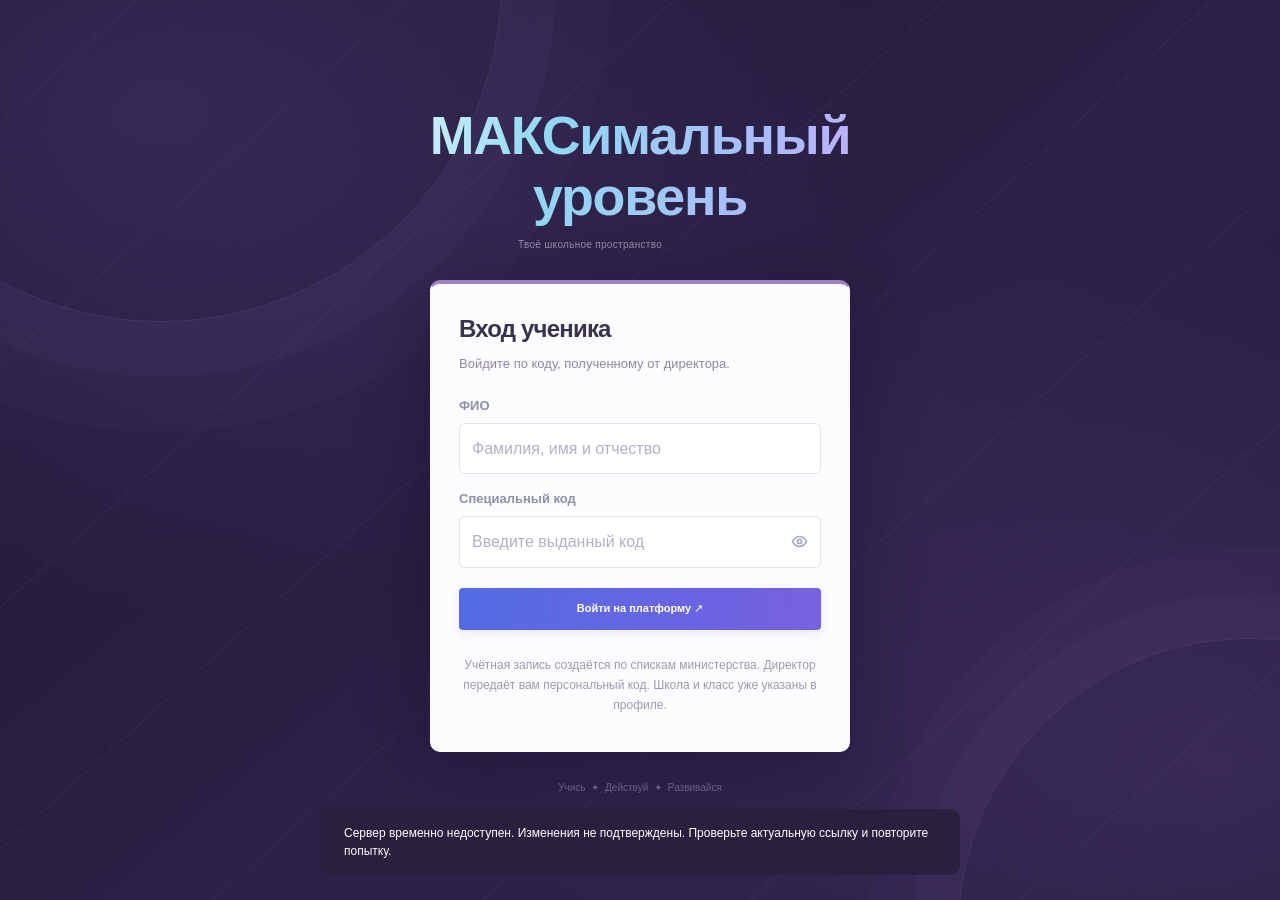
==== commit 99ab112d: "Fix browser API errors, avatar uploads, task filters and isolated sessions" ====
--- a/frontend/ministry.html
+++ b/frontend/ministry.html
@@ -5,15 +5,15 @@
   <meta name="viewport" content="width=device-width, initial-scale=1, viewport-fit=cover">
   <meta name="theme-color" content="#21164b">
   <meta name="description" content="МАКСимальный уровень: задания, достижения и управление доступом образовательных организаций.">
-  <link rel="icon" type="image/svg+xml" href="/favicon.svg?v=20261030-avatar1">
+  <link rel="icon" type="image/svg+xml" href="/favicon.svg?v=20261030-audit2">
   <title>Министерство образования — портал доступа</title>
-  <link rel="stylesheet" href="style.css?v=20261030-avatar1">
-  <link rel="stylesheet" href="server-design.css?v=20261030-avatar1">
-  <link rel="stylesheet" href="refinements.css?v=20261030-avatar1">
-  <link rel="stylesheet" href="responsive.css?v=20261030-avatar1">
-  <link rel="stylesheet" href="access.css?v=20261030-avatar1">
-  <link rel="stylesheet" href="presentation.css?v=20261030-avatar1">
-  <link rel="stylesheet" href="ministry-site.css?v=20261030-avatar1">
+  <link rel="stylesheet" href="style.css?v=20261030-audit2">
+  <link rel="stylesheet" href="server-design.css?v=20261030-audit2">
+  <link rel="stylesheet" href="refinements.css?v=20261030-audit2">
+  <link rel="stylesheet" href="responsive.css?v=20261030-audit2">
+  <link rel="stylesheet" href="access.css?v=20261030-audit2">
+  <link rel="stylesheet" href="presentation.css?v=20261030-audit2">
+  <link rel="stylesheet" href="ministry-site.css?v=20261030-audit2">
 </head>
   <body class="signed-out ministry-site">
     <noscript><div class="no-script">Для работы платформы включите JavaScript в настройках браузера и обновите страницу.</div></noscript>
@@ -65,10 +65,10 @@
     </dialog>
     <div id="toast" role="status">
     </div>
-    <script src="site-config.js?v=20261030-avatar1"></script>
-    <script src="director.js?v=20261030-avatar1"></script>
-    <script src="ministry.js?v=20261030-avatar1"></script>
-    <script src="app.js?v=20261030-avatar1">
+    <script src="site-config.js?v=20261030-audit2"></script>
+    <script src="director.js?v=20261030-audit2"></script>
+    <script src="ministry.js?v=20261030-audit2"></script>
+    <script src="app.js?v=20261030-audit2">
     </script>
   </body>
 </html>
--- a/frontend/presentation.css
+++ b/frontend/presentation.css
@@ -3,6 +3,9 @@
 header .account-avatar { width:40px; height:40px; min-width:40px; min-height:40px; align-items:center; justify-content:center; overflow:hidden; }
 header .account-avatar > .avatar { width:100%; height:100%; margin:0; }
 header .account-avatar img { width:100%; height:100%; object-fit:cover; object-position:center; }
+.subject-tile > .tile, .exchange-row-icon { width:44px; height:44px; min-width:44px; border-radius:12px; display:grid; place-items:center; }
+.subject-tile .subject-symbol, .exchange-row-icon .subject-symbol { width:32px; height:32px; max-width:32px; max-height:32px; object-fit:contain; opacity:1; }
+.subject-tile h2, .exchange-row-body h3 { overflow-wrap:anywhere; }
 .task-list .pill, .meta .pill { white-space:normal; overflow-wrap:anywhere; }
 .meta > * { min-width:0; max-width:100%; }
 .modal-actions .btn { white-space:normal; }
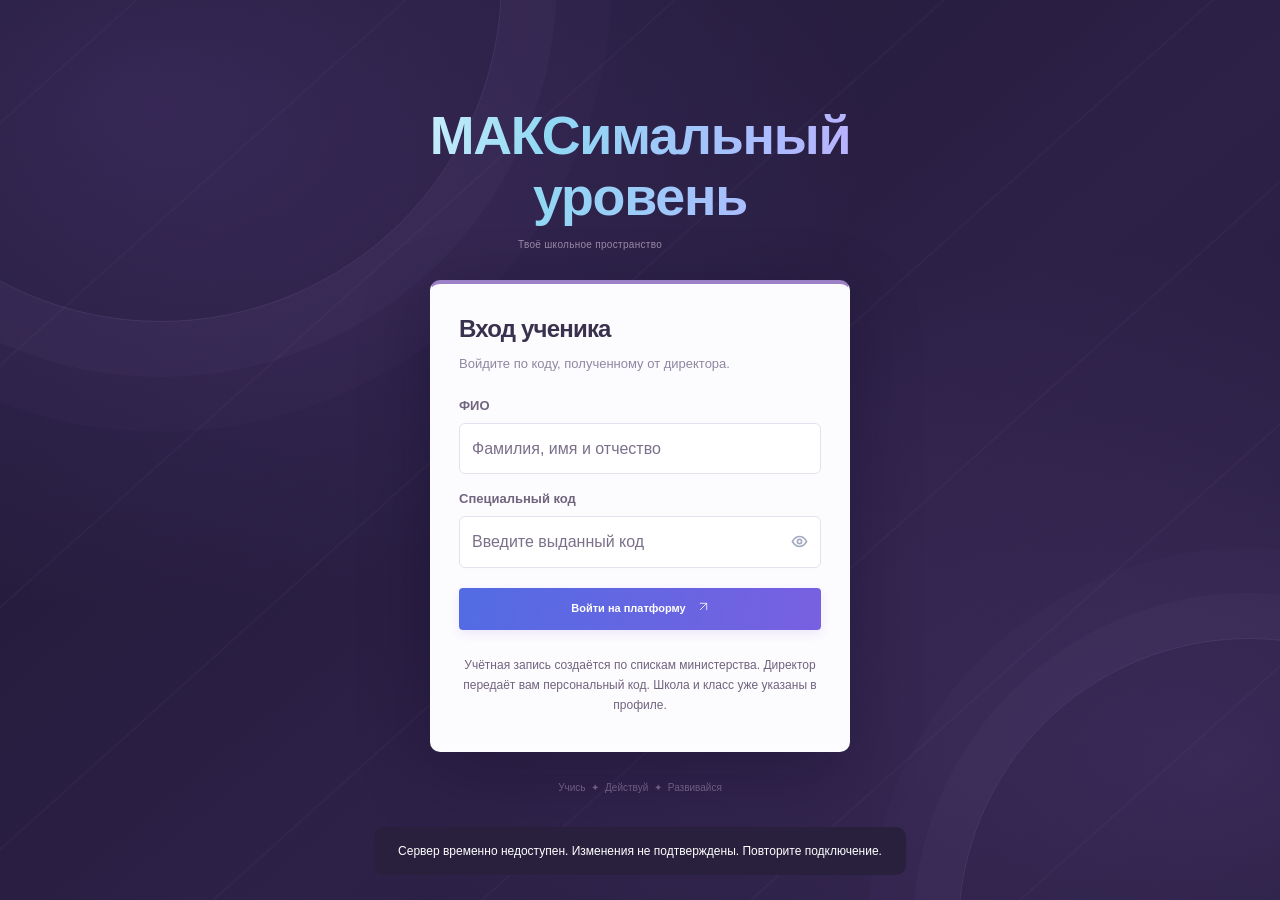
==== commit 8eb69ea5: "Prepare MAX mini-app for hackathon jury" ====
--- a/frontend/ministry.html
+++ b/frontend/ministry.html
@@ -5,15 +5,15 @@
   <meta name="viewport" content="width=device-width, initial-scale=1, viewport-fit=cover">
   <meta name="theme-color" content="#21164b">
   <meta name="description" content="МАКСимальный уровень: задания, достижения и управление доступом образовательных организаций.">
-  <link rel="icon" type="image/svg+xml" href="/favicon.svg?v=20261030-audit2">
+  <link rel="icon" type="image/svg+xml" href="/favicon.svg?v=20261101-document1">
   <title>Министерство образования — портал доступа</title>
-  <link rel="stylesheet" href="style.css?v=20261030-audit2">
-  <link rel="stylesheet" href="server-design.css?v=20261030-audit2">
-  <link rel="stylesheet" href="refinements.css?v=20261030-audit2">
-  <link rel="stylesheet" href="responsive.css?v=20261030-audit2">
-  <link rel="stylesheet" href="access.css?v=20261030-audit2">
-  <link rel="stylesheet" href="presentation.css?v=20261030-audit2">
-  <link rel="stylesheet" href="ministry-site.css?v=20261030-audit2">
+  <link rel="stylesheet" href="style.css?v=20261101-document1">
+  <link rel="stylesheet" href="server-design.css?v=20261101-document1">
+  <link rel="stylesheet" href="refinements.css?v=20261101-document1">
+  <link rel="stylesheet" href="responsive.css?v=20261101-document1">
+  <link rel="stylesheet" href="access.css?v=20261101-document1">
+  <link rel="stylesheet" href="presentation.css?v=20261101-document1">
+  <link rel="stylesheet" href="ministry-site.css?v=20261101-document1">
 </head>
   <body class="signed-out ministry-site">
     <noscript><div class="no-script">Для работы платформы включите JavaScript в настройках браузера и обновите страницу.</div></noscript>
@@ -28,7 +28,7 @@
           УПРАВЛЕНИЕ ДОСТУПОМ
         </div>
         <button id="logout" class="logout-link">
-          ↪ Выйти из аккаунта
+          <svg class=ui-arrow viewBox=0,0,24,24 width=16 height=16 fill=none stroke=currentColor stroke-width=1.8 stroke-linecap=round stroke-linejoin=round aria-hidden=true focusable=false><path d=M9,5H5V19H9M13,8L17,12L13,16M8,12H17></path></svg> Выйти из аккаунта
         </button>
         <div class="person">
           <button class="account-avatar" aria-label="Открыть профиль"></button>
@@ -65,10 +65,12 @@
     </dialog>
     <div id="toast" role="status">
     </div>
-    <script src="site-config.js?v=20261030-audit2"></script>
-    <script src="director.js?v=20261030-audit2"></script>
-    <script src="ministry.js?v=20261030-audit2"></script>
-    <script src="app.js?v=20261030-audit2">
+    <script src="site-config.js?v=20261101-document1"></script>
+    <script src="reliability.js?v=20261101-document1"></script>
+    <script src="workspace.js?v=20261101-document1"></script>
+    <script src="director.js?v=20261101-document1"></script>
+    <script src="ministry.js?v=20261101-document1"></script>
+    <script src="app.js?v=20261101-document1">
     </script>
   </body>
 </html>
--- a/frontend/responsive.css
+++ b/frontend/responsive.css
@@ -389,3 +389,15 @@
   .hero-art { width: 48px; height: 64px; }
   .hero-medal { width: 48px; height: 64px; }
 }
+.date-picker{position:relative;min-width:0;width:100%;font-weight:400}
+.date-picker .date-picker-native{position:absolute;width:1px;height:1px;opacity:0;pointer-events:none;overflow:hidden;padding:0;border:0}
+.date-picker-trigger{display:flex;align-items:center;justify-content:space-between;gap:14px;width:100%;min-height:50px;padding:13px 16px;border:1px solid #e1d9f0;border-radius:12px;background:#fff;color:#9690a8;font:inherit;text-align:left;cursor:pointer;transition:border-color .18s,box-shadow .18s}
+.date-picker-trigger.has-value{color:#39304e}.date-picker-trigger svg{width:21px;height:21px;flex:none;color:#8661ca}
+.date-picker-trigger:hover,.date-picker-trigger[aria-expanded=true]{border-color:#9a7bd7;background:#fdfbff}.date-picker-trigger:focus-visible,.date-picker-panel button:focus-visible{outline:3px solid #bba1ef;outline-offset:3px}.date-picker-trigger[aria-invalid=true]{border-color:#cc637e}
+.date-picker-panel{position:absolute;z-index:80;top:calc(100% + 8px);left:0;box-sizing:border-box;width:min(100%,340px);padding:18px;background:#fff;border:1px solid #e9e1f5;border-radius:20px;box-shadow:0 18px 50px #39215d22;color:#3c3153;font:inherit;font-size:14px;font-weight:500;line-height:1.4}
+.date-picker-panel[hidden]{display:none!important}.date-picker-heading{display:flex;align-items:center;justify-content:space-between;gap:8px;margin-bottom:16px}.date-picker-heading>span{font-size:15px;font-weight:700;text-transform:capitalize}.date-picker-heading>div{display:flex;gap:5px}
+.date-picker-panel button{padding:0;border:0;box-shadow:none;font:inherit;cursor:pointer}.date-picker-heading button{display:grid;place-items:center;width:34px;height:34px;background:#f5f0fc;border-radius:10px;color:#7953bc}.date-picker-heading svg{width:18px;height:18px;fill:none;stroke:currentColor;stroke-width:1.8;stroke-linecap:round;stroke-linejoin:round}
+.date-picker-week,.date-picker-days{display:grid;grid-template-columns:repeat(7,minmax(0,1fr));gap:4px}.date-picker-week{margin-bottom:7px;color:#aaa0b8;font-size:11px;text-align:center}.date-picker-week span{padding:3px 0}.date-picker-week span:nth-last-child(-n+2){color:#9a75c9}
+.date-picker-days button{display:grid;place-items:center;aspect-ratio:1;border-radius:11px;background:transparent;color:#4c405e;font-size:13px;min-width:0}.date-picker-days button.outside{color:#b1a7bd}.date-picker-days button.today{box-shadow:inset 0 0 0 1px #b799e9;color:#7950b9}.date-picker-days button:hover:not(:disabled){background:#f0e8fc;color:#7048b5}.date-picker-days button.selected,.date-picker-days button.selected:hover{background:linear-gradient(135deg,#9161e9,#7046bc);color:white;box-shadow:0 4px 10px #7951c12b;font-weight:700}.date-picker-panel button:disabled{opacity:.3;cursor:default}
+.date-picker-footer{display:flex;align-items:center;justify-content:space-between;border-top:1px solid #f0eaf8;margin-top:13px;padding-top:12px;gap:10px}.date-picker-footer button{background:transparent;color:#8e829e;font-size:12px;min-height:32px;padding:4px 8px;border-radius:8px}.date-picker-footer button[data-today]{background:#f3edfc;color:#7a50bd;font-weight:600}.date-picker-footer button:hover:not(:disabled){background:#eee5fb;color:#7046b4}
+@media(max-width:600px){.date-picker-panel{position:relative;top:auto;margin-top:8px;width:100%;max-width:360px;padding:16px}.date-picker-days button{min-height:36px}.date-picker-trigger{font-size:14px}}
--- a/frontend/presentation.css
+++ b/frontend/presentation.css
@@ -49,3 +49,165 @@
 @media(prefers-reduced-motion:reduce) {
   *,*::before,*::after { animation-duration:.01ms!important; animation-iteration-count:1!important; transition-duration:.01ms!important; scroll-behavior:auto!important; }
 }
+.ui-arrow {
+  display: inline-block;
+  width: 1em;
+  height: 1em;
+  min-width: 1em;
+  vertical-align: -0.12em;
+  flex-shrink: 0;
+  pointer-events: none;
+}
+.status-symbol { display: inline-block; width: 24px; height: 24px; flex-shrink: 0; }
+.notification-item > .tile { position: relative; flex-shrink: 0; }
+.notification-item .subject-symbol { width: 30px; height: 30px; object-fit: contain; }
+.notification-item .tile > svg { width: 26px; height: 26px; }
+.notification-status {
+  position: absolute; right: -5px; bottom: -5px;
+  width: 20px; height: 20px; border-radius: 7px;
+  display: grid; place-items: center; color: #7250c5;
+  background: #f3edff; border: 2px solid white;
+}
+.notification-status .status-symbol { width: 14px; height: 14px; }
+.notification-item .nav-exchange-image { width: 28px; height: 28px; }
+.connection-banner{margin:12px 24px;padding:14px 18px;background:#fff1db;border:1px solid #e6c88a;border-radius:14px;color:#60431c;line-height:1.5}.connection-banner[hidden]{display:none}.connection-banner button{background:none;border:0;color:inherit;text-decoration:underline;cursor:pointer}.draft-status{font-size:12px;color:var(--muted,#77718d);line-height:1.5;margin:10px 0}.next-action{display:flex;align-items:center;justify-content:space-between;gap:20px;border:1px solid #dcd3fa;background:linear-gradient(115deg,#faf7ff,#f0edff);margin-bottom:24px}.next-action small{color:#7354ae}.next-action h2{margin:7px 0;font-size:20px}.next-action p{margin:0;color:#77718d}.task-tools{display:flex;flex-wrap:wrap;gap:8px;margin-top:8px}.task-tools button{font-size:12px}.activity-chart{display:flex;align-items:flex-end;justify-content:space-around;gap:10px;min-height:140px;margin:18px 0}.activity-chart>div{display:flex;flex:1;flex-direction:column;align-items:center;gap:8px;min-width:0}.activity-chart span{display:block;width:100%;max-width:44px;background:linear-gradient(#9b7df3,#645bdd);border-radius:7px 7px 2px 2px}.stats-summary p{line-height:1.6}.registry-filters{flex-wrap:wrap}.registry-filters>*{flex:1 1 180px;min-width:0}.pagination{display:flex;align-items:center;justify-content:center;gap:18px;margin:24px 0}.delivery-timeline{display:flex;flex-wrap:wrap;gap:8px 20px;padding:0;list-style:none;font-size:12px;color:#8b849b}.delivery-timeline .done{color:#5f4897}.delivery-timeline li:before{content:'○';margin-right:5px}.delivery-timeline li.done:before{content:'✓'}.import-steps{display:flex;flex-wrap:wrap;gap:10px;list-style:none;padding:0;margin:0 0 22px}.import-steps li{padding:9px 12px;border-radius:10px;background:#f0ebff;color:#6c4e9c;font-size:12px}#column-mapping:empty{display:none}#column-mapping .filters{align-items:flex-start;flex-wrap:wrap}#column-mapping label{flex:1 1 140px;min-width:0}.roster-sample{max-height:360px;overflow:auto;padding:12px 0}.roster-sample summary{cursor:pointer;padding:8px 0}.package-code{max-width:210px}.package-code+.link{display:block;margin-top:6px;min-height:32px}
+@media(max-width:767px){.next-action{align-items:stretch;flex-direction:column;gap:14px}.next-action .btn{align-self:flex-start}.connection-banner{margin:10px 12px}.registry-filters>*{flex-basis:100%}.delivery-timeline{flex-direction:column;gap:7px}.task-tools{width:100%}.task-tools button{min-height:36px}.import-steps{gap:6px}.import-steps li{flex:1 1 100%;padding:8px 10px}.pagination{gap:10px}.heading>#export-calendar{margin-top:10px;max-width:100%}.stats-summary strong{overflow-wrap:anywhere}}
+
+.metric .ministry-org-icon { width:30px; height:30px; max-width:30px; max-height:30px; object-fit:contain; }
+
+.tile .document-symbol { width:30px; height:30px; max-width:30px; max-height:30px; object-fit:contain; }
+.appearance-card { margin-top:24px; }
+.appearance-card label { max-width:340px; font-size:14px; }
+:root { color-scheme:light; }
+:root[data-theme=dark] { color-scheme:dark; background:#15131e; color:#eeeaf7; --muted:#bcb2cc; }
+:root[data-theme=dark] body { background:#15131e; color:#eeeaf7; }
+:root[data-theme=dark] :is(header,footer,.card,dialog,.auth-card,.max-login-card,.role-login-card,.detail-surface,.ranking-card,.exchange-row,.exchange-subject,.exchange-summary,.exchange-how>div,.person-card,.date-picker-panel) { background:#211d2e; color:#eeeaf7; border-color:#443954; }
+:root[data-theme=dark] :is(h1,h2,h3,h4,label,.task-name,.task-description,.instruction-list,.detail-meta,.review-evidence p,.review-author h3,.public-profile-title h2,.directory-heading h2,.exchange-row h3,.portal-guide summary,.notification-item strong,.activity-body>strong,.mini-award strong,.ranking-row,.podium-person h3) { color:#eeeaf7; }
+:root[data-theme=dark] :is(p,.subtitle,.meta,small,time,.task-body p,.auth-welcome,.auth-demo-note,.detail-top .meta,.notification-item small,.notification-item time,.activity-comment,.activity-result,.exchange-row-body p,.exchange-row-progress small,.level-foot,.level-caption,.level-description,.person-card small,.public-profile-content>.subtitle,.public-profile-stats small,.mini-award small,.ranking-caption,.podium-caption,.rank-position,.rank-info p,.level-card p,.portal-guide,.director-guide ol,.delivery-timeline) { color:#c4b9d5; }
+:root[data-theme=dark] :is(input,select,textarea,.field,.date-picker-trigger,.date-picker-trigger.has-value) { background:#191621; color:#eeeaf7; border-color:#655476; }
+:root[data-theme=dark] ::placeholder { color:#aaa0ba; opacity:1; }
+:root[data-theme=dark] :is(.sheet-header,.detail-submit,.next-action,.notice,.teacher-feedback,.mini-award,.public-profile-stats>div,.public-profile-stats>button,.login-tabs,.role-login-tabs,.director-code-hint,.completed-strip,.review-evidence,.review-footnote,.import-steps li,.profile-role-pill,.celebrate-level) { background:#2d253e; color:#ded2ef; border-color:#554363; }
+:root[data-theme=dark] :is(.teacher-feedback p,.teacher-feedback h3,.exchange-how strong,.exchange-how b,.director-code-hint p,.next-action small,.notice p,.notice strong,.completed-strip strong) { color:#ded2ef; }
+:root[data-theme=dark] :is(.task,.activity-row,.profile-directory,.teacher-subject-section,.public-profile-stats,.ranking-row,.director-account-row,.notification-item,.date-picker-footer,th,td) { border-color:#443954; }
+:root[data-theme=dark] :is(.btn.outline,.btn.soft,.avatar-picker,.photo-picker,.date-picker-heading button,.date-picker-footer button[data-today]) { background:#38294d; color:#e4d3ff; border-color:#796193; }
+:root[data-theme=dark] :is(.link,a:not(.btn),.tabs button,.tabs [role=tab],.sheet-close,.sheet-back,.notification-bell,.exchange-price,.metric strong,.public-profile-stats strong,.teacher-subject-section h3,.auth-password button) { color:#c7a6ff; }
+:root[data-theme=dark] :is(.tabs .active,.tabs [aria-selected=true],.role-login-tabs button.selected,.login-tabs button.selected) { background:#493363; color:#fff; border-color:#c7a6ff; }
+:root[data-theme=dark] .tabs [role=tab] span { background:#493363; color:#f4ecff; }
+:root[data-theme=dark] :is(.tile,.detail-icon,.exchange-row-icon,.subject-tile>.tile,.notification-status,.issued-check) { background:#38294d; color:#d4b7ff; border-color:#655476; }
+:root[data-theme=dark] .subject-symbol--line { filter:brightness(0) saturate(100%) invert(81%) sepia(25%) saturate(1090%) hue-rotate(207deg) brightness(101%) contrast(103%); }
+:root[data-theme=dark] .subject-symbol--color { filter:none; opacity:1; }
+:root[data-theme=dark] .notification-item.unread { background:#332744; }
+:root[data-theme=dark] :is(.notification-item:hover,.activity-row:hover,.person-card:hover,.ranking-row:hover,.date-picker-trigger:hover,.teacher-subject-options label:has(input:checked)) { background:#3b2c50; }
+:root[data-theme=dark] :is(.teacher-subject-options label,.pill,.tag) { background:#30263e; color:#ded0ef; border-color:#655476; }
+:root[data-theme=dark] .date-picker-days button { color:#eeeaf7; }
+:root[data-theme=dark] .date-picker-days button.outside { color:#a197b0; }
+:root[data-theme=dark] .date-picker-days button.today { color:#d9bdff; }
+:root[data-theme=dark] .date-picker-days button:hover:not(:disabled) { background:#493363; color:white; }
+:root[data-theme=dark] .date-picker-days button.selected { background:#7951c5; color:white; }
+:root[data-theme=dark] :is(.form-error,.login-message,.error) { color:#ff9db6; }
+:root[data-theme=dark] .connection-banner { background:#44351f; color:#ffe0a5; border-color:#927344; }
+:root[data-theme=dark] .public-profile-avatar { border-color:#211d2e; }
+:root[data-theme=dark] .progress { background:#493c5d; }
+:root[data-theme=dark] .ranking-row.is-located { background:#493363!important; }
+:root[data-theme=dark] :is(.hero,.exchange-hero) :is(h2,p,small) { color:#fff; }
+/* Keep painted navigation icons legible in WebViews that recolor CSS backgrounds. */
+#nav .navicon { color:#f4efff; }
+#nav>a { color:#ede6ff; }
+#nav>a.active { color:#fff; }
+#nav .navicon svg { forced-color-adjust:none; }
+@media (forced-colors:active) {
+  #nav>a,#nav .navicon { color:LinkText; }
+  #nav>a.active { outline:2px solid Highlight; }
+  #nav .navicon svg { forced-color-adjust:auto; }
+}
+
+:root[data-theme=dark] #submission-form textarea { background:#191621; color:#eeeaf7; border-color:#655476; }
+:root[data-theme=dark] .public-profile .achievement-stat { background:#2d253e; color:#eeeaf7; }
+:root[data-theme=dark] .detail-submit { background:linear-gradient(100deg,#6d50c9,#8854d8); color:#fff; }
+:root[data-theme=dark] .exchange-summary strong { color:#d3b3ff; }
+
+.task > .task-tools {
+  flex: 0 0 100%;
+  grid-column: 1 / -1;
+  display: flex;
+  flex-wrap: wrap;
+  justify-content: flex-end;
+  align-items: center;
+  gap: 8px;
+  width: auto;
+  min-width: 0;
+  margin-top: 4px;
+}
+.task > .task-tools button {
+  display: inline-flex;
+  align-items: center;
+  justify-content: center;
+  flex: 0 1 auto;
+  width: auto;
+  max-width: 100%;
+  min-height: 40px;
+  padding: 8px 12px;
+  border: 1px solid #e5dbf3;
+  border-radius: 9px;
+  background: #f7f3fd;
+  font-size: 12px;
+  line-height: 1.4;
+  white-space: normal;
+  overflow-wrap: normal;
+}
+:root[data-theme=dark] .task > .task-tools button {
+  background: #38294d;
+  border-color: #796193;
+  color: #e4d3ff;
+}
+@media (max-width:767px) {
+  .task > .task-tools { justify-content: flex-start; margin-top: 0; }
+  .task > .task-tools button { min-height: 44px; }
+}
+
+:root[data-theme=dark] {
+  --surface-raised:#2d253e;
+  --surface-border:#554363;
+  --text-main:#eeeaf7;
+  --text-muted:#c4b9d5;
+}
+:root[data-theme=dark] :is(.audience-box,.rating-tip,.season-chip,.earned-achievement,.profile-updated,.director-legacy,.package-instructions,.roster-sample,.auth-demo-note,.auth-roles,.badge,.steps b,.icon) {
+  background:var(--surface-raised);
+  border-color:var(--surface-border);
+  color:var(--text-main);
+}
+:root[data-theme=dark] :is(.rankrow.me,.ranking-row.me,.podium>div,.photo-thumb button,.review-actions .outline) {
+  background:var(--surface-raised);
+  color:var(--text-main);
+  border-color:var(--surface-border);
+}
+:root[data-theme=dark] .new-podium { background:radial-gradient(ellipse at 50% 95%,#49336370,transparent 65%); }
+:root[data-theme=dark] :is(.audience-box h3,.rating-tip h3,.achievement-owner strong,.earned-achievement h3,.director-legacy strong) { color:var(--text-main); }
+:root[data-theme=dark] :is(.audience-box p,.rating-tip p,.earned-achievement p,.earned-achievement time,.director-legacy p,.package-instructions p,.auth-demo-note p) { color:var(--text-muted); }
+:root[data-theme=dark] :is(.achievement-medallion,.achievement-medallion.level-medallion) { border-color:#655476; }
+:root[data-theme=dark] :is(.school b,.package-table th) { background:#38294d; color:#e4d3ff; }
+:root[data-theme=dark] #issued-code { background:#191621; color:var(--text-main); border-color:#655476; }
+:root[data-theme=dark] .import-errors { background:#442635; color:#ffb3c7; }
+:root[data-theme=dark] .notification-bell:hover { background:#38294d; }
+:root[data-theme=dark] :is(.pill.green,.tile.green) { background:#1c3c33; color:#9ce0bf; }
+:root[data-theme=dark] :is(.pill.orange,.tile.gold) { background:#43351e; color:#f1d391; }
+:root[data-theme=dark] .tile.blue { background:#23344d; color:#bdd7ff; }
+:root[data-theme=dark] .rank-track { background:#493c5d; }
+.modal-actions .btn { display:inline-flex; align-items:center; justify-content:center; gap:8px; }
+@media(max-width:767px) {
+  .modal-actions .btn { flex-basis:180px; padding-inline:14px; }
+}
+
+:root:not([data-theme=dark]) :is(.subtitle,.meta,.level-foot,.person-card small,.metric small,.public-profile-stats small,.mini-award small,.earned-achievement p,.earned-achievement time,.notification-item small,.notification-item time,.exchange-row-body p,.exchange-row-progress small,.activity-comment,.delivery-timeline,.auth-demo-note,.role-login-card label,.tabs button,.tabs [role=tab],.tabs [role=tab] span,.profile-role-pill) { color:#71647e; }
+:root:not([data-theme=dark]) .meta>span:not(.pill):not(.points) { color:#71647e; }
+:root:not([data-theme=dark]) :is(.points,.tile.gold) { color:#85611b; }
+:root:not([data-theme=dark]) :is(.tile.green,.pill.green) { color:#28704e; }
+:root:not([data-theme=dark]) :is(.tabs button.active,.tabs [aria-selected=true]) { color:#7140b3; }
+:root:not([data-theme=dark]) ::placeholder { color:#7b708a; opacity:1; }
+
+:root[data-theme=dark] :is(.rank-name strong,.activity-row>strong) { color:var(--text-main); }
+:root:not([data-theme=dark]) :is(.level-head small,.progress-label,.rank-position,.rank-name small,.metric strong span) { color:#71647e; }
+:root:not([data-theme=dark]) :is(.ranking-row .rank-score,.rank-score span) { color:#85611b; }
+
+:root[data-theme=dark] .delivery-timeline .done { color:#c7a6ff; }
+:root:not([data-theme=dark]) .ranking-top h2>span { color:#7140b3; }
